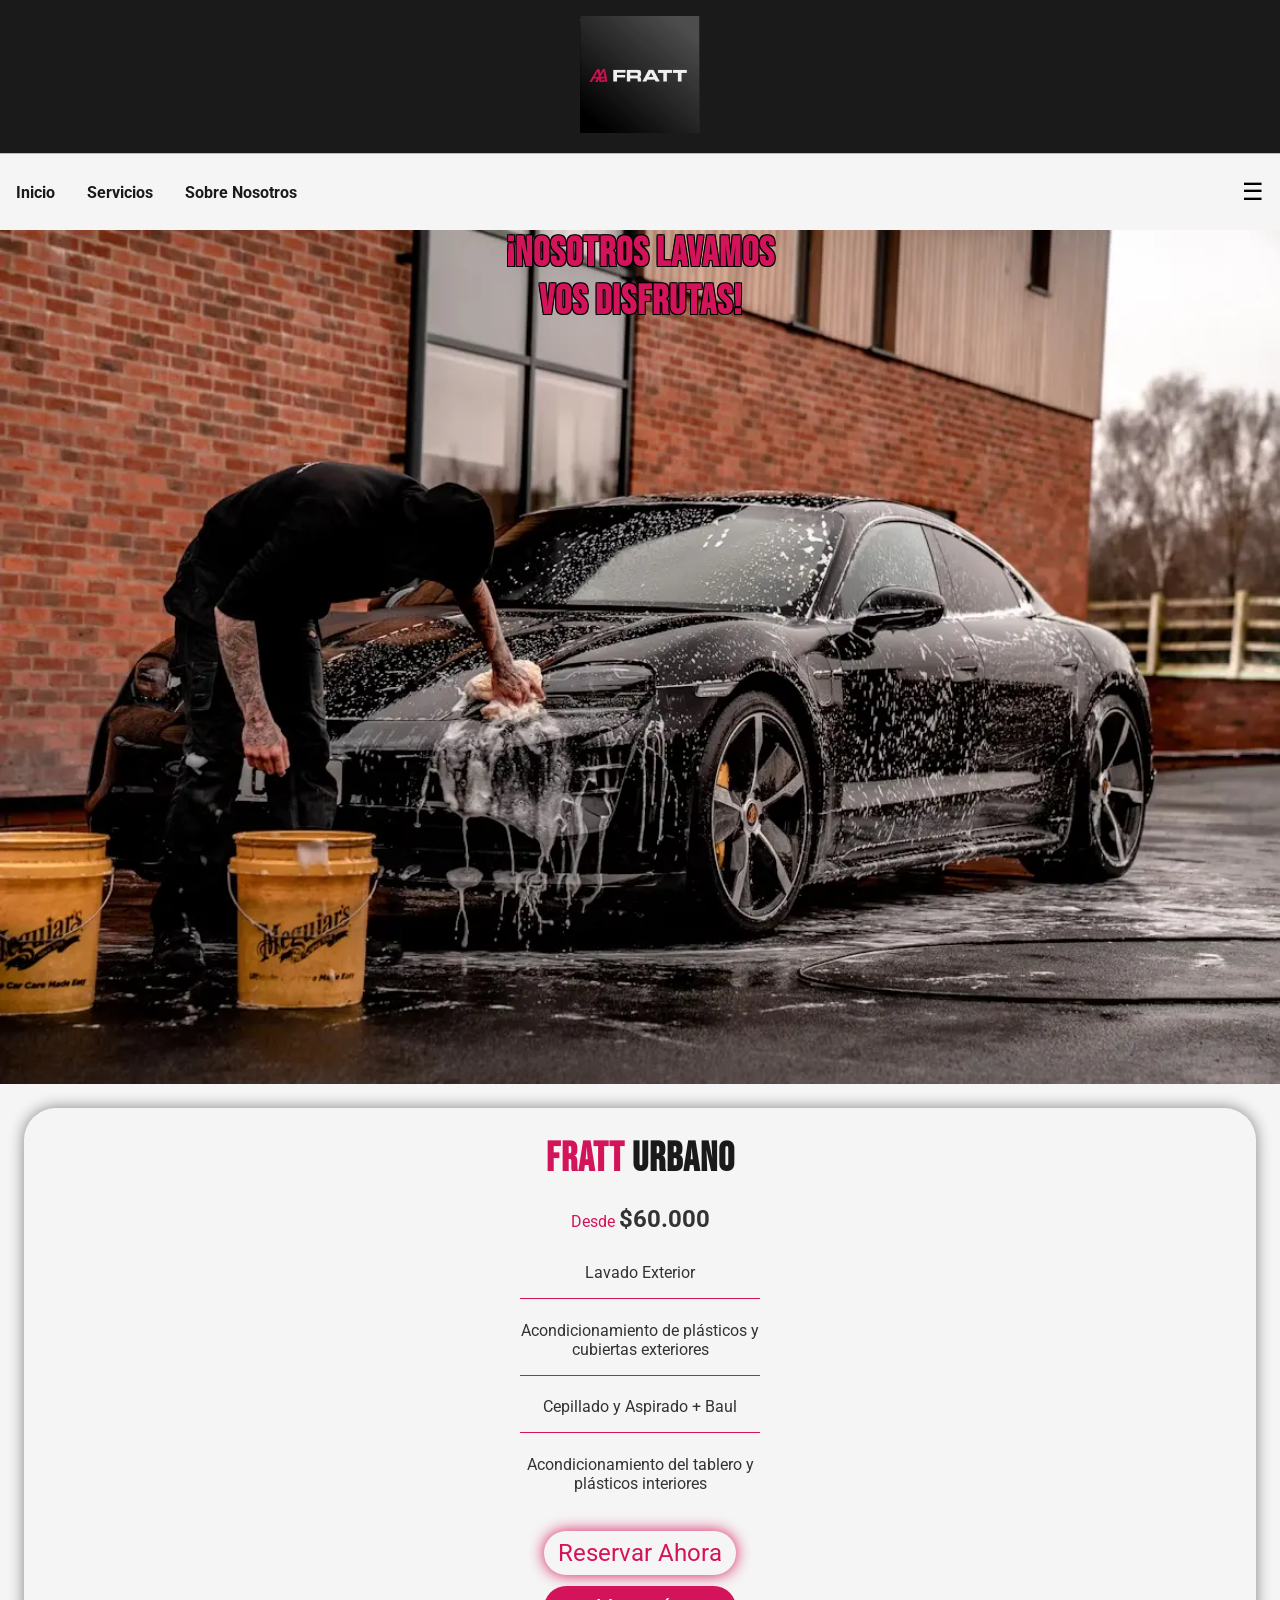
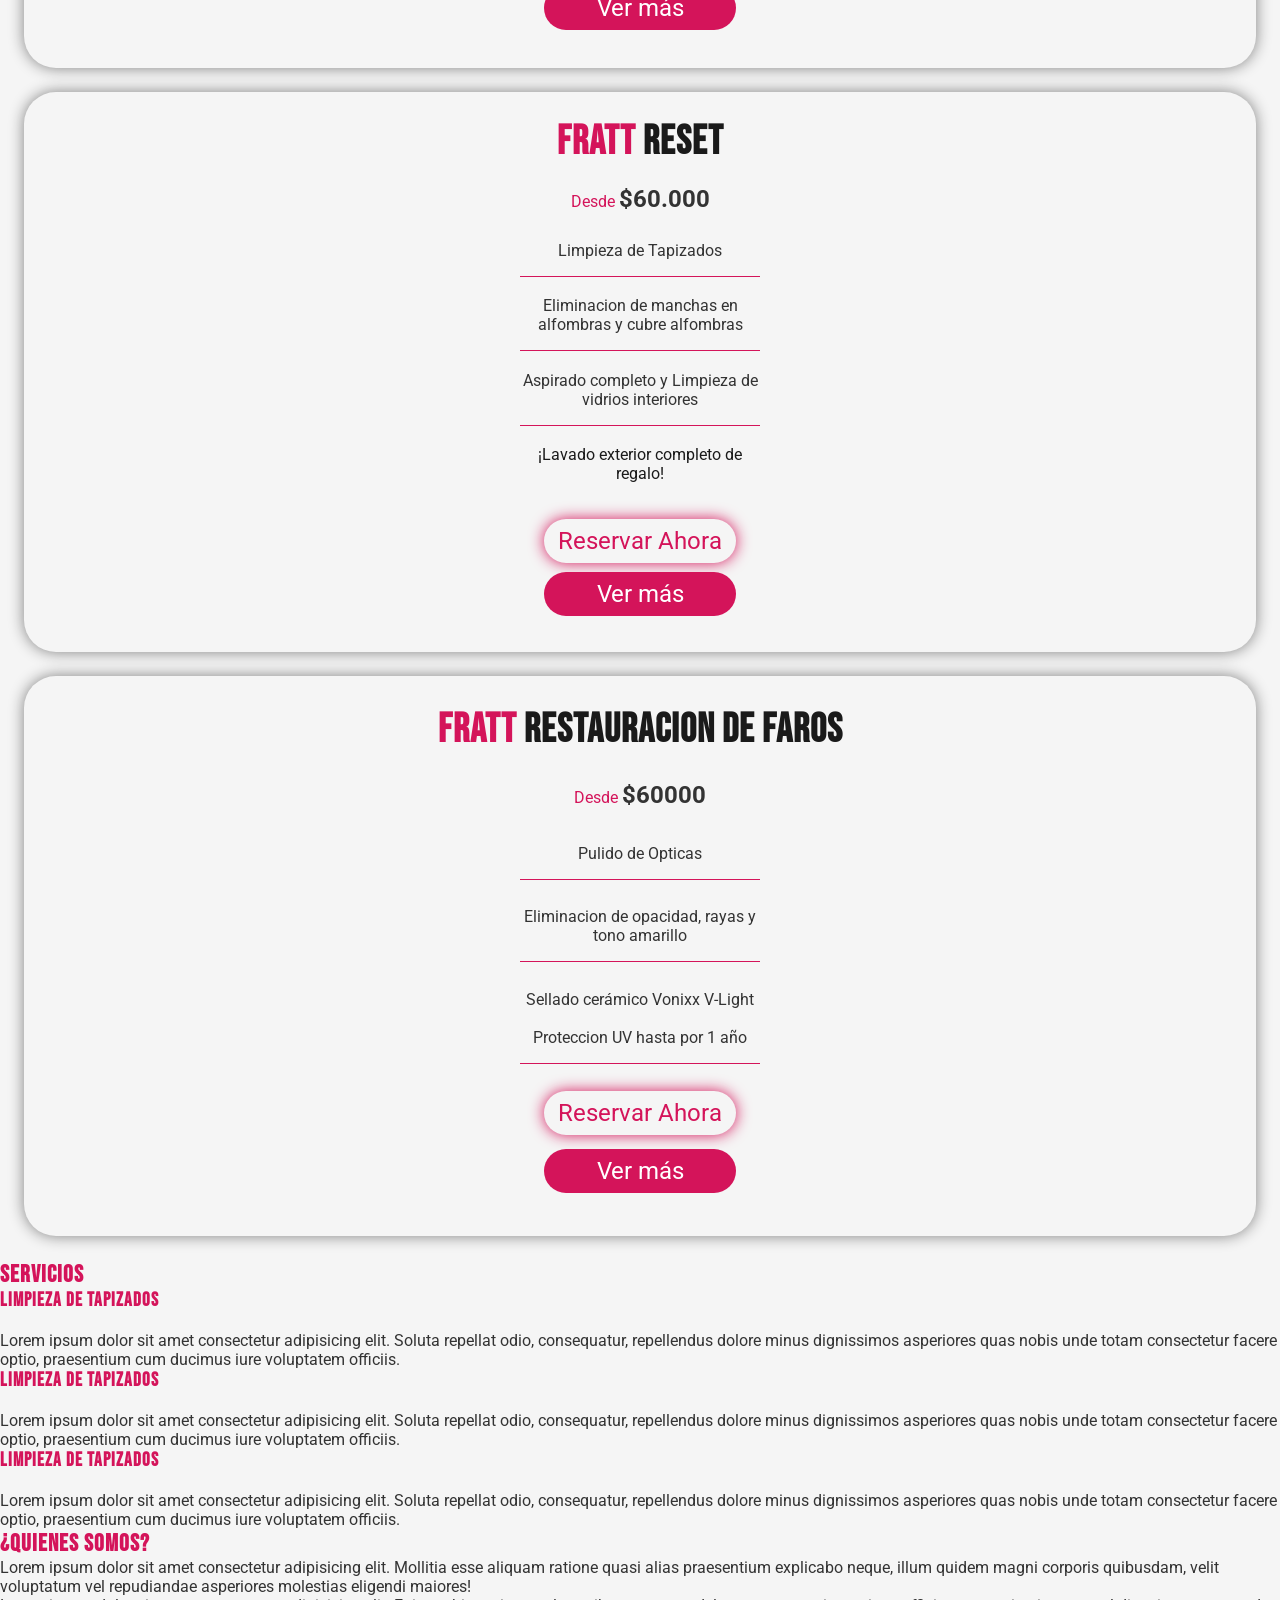
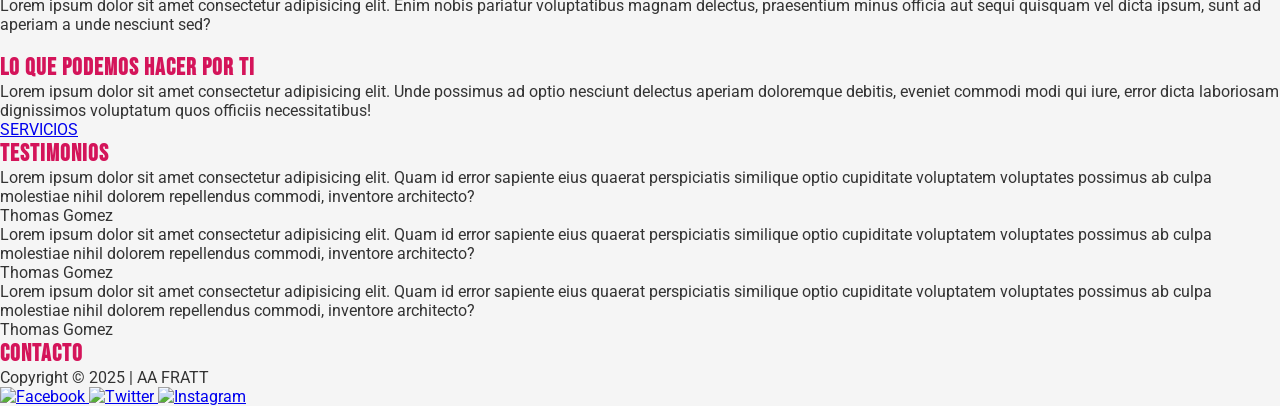
==== index.html @ b70a774b "service offers style completed" ====
<!DOCTYPE html>
<html lang="en">
<head>
    <meta charset="UTF-8">
    <meta name="viewport" content="width=device-width, initial-scale=1.0">
    <title>AA FRATT - Lavado de Autos</title>
    <link rel="stylesheet" href="styles/style.css">
    <meta name="description" content="AA Fratt ofrece limpieza de tapizados, pulido de ópticas y lavado exterior de autos a domicilio en General Rodríguez y alrededores. ¡Reservá tu turno por WhatsApp!">
    <meta name="author" content="Thomas Gomez">
    <!-- ICON -->
    <link rel="icon" type="image/png" href="/favicon-96x96.png" sizes="96x96" />
    <link rel="icon" type="image/svg+xml" href="/favicon.svg" />
    <link rel="shortcut icon" href="/favicon.ico" />
    <link rel="apple-touch-icon" sizes="180x180" href="/apple-touch-icon.png" />
    <link rel="manifest" href="/site.webmanifest" />
    <!-- FONTS -->
    <link rel="preconnect" href="https://fonts.googleapis.com">
    <link rel="preconnect" href="https://fonts.gstatic.com" crossorigin>
    <link href="https://fonts.googleapis.com/css2?family=Bebas+Neue&family=Roboto&display=swap" rel="stylesheet">
    
</head>
<body>
    <header>
        <div class="logo">
            <img src="images/aaafratt-logo.png" alt="AA FRATT - Logo">
        </div>
    </header>
    <!-- MENU -->
    <nav class="main-menu">
        <ul>
            <li><a href="#index.html">Inicio</a></li>
            <li><a href="#services">Servicios</a></li>
            <li><a href="#about-us">Sobre Nosotros</a></li>

        </ul>
        <button class="menu-toggle">☰</button>

        <div class="submenu" id="submenu">
            <a href="#testimonies">Testimonios</a><br><br>
            <a href="#contact-us">Contacto</a>
        </div>
    </nav>

    <main>
        <!-- Home -->
        <section id="index.html" class="home">
            <h1>¡Nosotros Lavamos <br> vos disfrutas!</h1>
            <img src="images/hero.webp" alt="Main image of car wash">
        </section>

        <!-- Offers -->
        <section class="offers">

            <section class="service-offers1">
                <h2>Fratt <span>Urbano</span></h2>
                <p class="text-price">Desde <strong>$60.000</strong></p>
                <p class="text-description1">Lavado Exterior</p>
                <p class="text-description2">Acondicionamiento de plásticos y cubiertas exteriores </p>
                <p class="text-description3">Cepillado y Aspirado + Baul </p>
                <p class="text-description4">Acondicionamiento del tablero y plásticos interiores</p>
                <a class="book" href="https://wa.me/5491137663738" target="_blank">Reservar Ahora</a>
                <a class="more" href="#tapizados-info">Ver más</a>
            </section>

            <section class="service-offers2">
                <h2>Fratt <span>Reset</span></h2>
                <p class="text-price">Desde <strong>$60.000</strong></p>
                <p class="text-description1">Limpieza de Tapizados</p>
                <p class="text-description2">Eliminacion de manchas en alfombras y cubre alfombras</p>
                <p class="text-description3">Aspirado completo y Limpieza de vidrios interiores</p>
                <p class="text-description4" ><span>¡Lavado exterior completo de regalo!</span></p>
                <a class="book" href="https://wa.me/5491137663738" target="_blank">Reservar Ahora</a>
                <a href="#opticas-info" class="more">Ver más</a>
            </section>

            <section class="service-offers3">
                <h2>Fratt <span>Restauracion de Faros</span></h2>
                <p class="text-price">Desde <strong>$60000</strong></p>
                <p class="text-description1">Pulido de Opticas</p>
                <p class="text-description2">Eliminacion de opacidad, rayas y tono amarillo</p>
                <p class="text-description3">Sellado cerámico Vonixx V-Light<br><br>Proteccion UV hasta por 1 año</p>
                <a class="book" href="https://wa.me/5491137663738" target="_blank">Reservar Ahora</a>
                <a href="#lavado-info" class="more">Ver más</a>
            </section>
        </section>

        <!-- Services -->
        <!-- Description Services with images -->
         <section id="services">
            <h2>Servicios</h2>

            <section id="tapizados-info" class="service-detail">
                <h3>Limpieza de tapizados</h3>
                <img src="" alt="">
                <p>Lorem ipsum dolor sit amet consectetur adipisicing elit. Soluta repellat odio, consequatur, repellendus dolore minus dignissimos asperiores quas nobis unde totam consectetur facere optio, praesentium cum ducimus iure voluptatem officiis.</p>
            </section>

            <section id="opticas-info" class="service-detail">
                <h3>Limpieza de tapizados</h3>
                <img src="" alt="">
                <p>Lorem ipsum dolor sit amet consectetur adipisicing elit. Soluta repellat odio, consequatur, repellendus dolore minus dignissimos asperiores quas nobis unde totam consectetur facere optio, praesentium cum ducimus iure voluptatem officiis.</p>
            </section>

            <section id="lavado-info" class="service-detail">
                <h3>Limpieza de tapizados</h3>
                <img src="" alt="">
                <p>Lorem ipsum dolor sit amet consectetur adipisicing elit. Soluta repellat odio, consequatur, repellendus dolore minus dignissimos asperiores quas nobis unde totam consectetur facere optio, praesentium cum ducimus iure voluptatem officiis.</p>
            </section>
         </section>
         

        <!-- About Us -->
        <section id="about-us">
            <h2>¿Quienes somos?</h2>
            <p>Lorem ipsum dolor sit amet consectetur adipisicing elit. Mollitia esse aliquam ratione quasi alias praesentium explicabo neque, illum quidem magni corporis quibusdam, velit voluptatum vel repudiandae asperiores molestias eligendi maiores!</p>
            <p>Lorem ipsum dolor sit amet consectetur adipisicing elit. Enim nobis pariatur voluptatibus magnam delectus, praesentium minus officia aut sequi quisquam vel dicta ipsum, sunt ad aperiam a unde nesciunt sed?</p>
        </section>

        <section class="our-work">
            <div class="image-work">
                <img src="" alt="">
            </div>
            <h2>Lo que podemos hacer por ti</h2>
            <p>Lorem ipsum dolor sit amet consectetur adipisicing elit. Unde possimus ad optio nesciunt delectus aperiam doloremque debitis, eveniet commodi modi qui iure, error dicta laboriosam dignissimos voluptatum quos officiis necessitatibus!</p>
            <a href="#">SERVICIOS</a>
        </section>

        <!-- Testimonies -->
        <section id="testimonies">
            <h2>Testimonios</h2>
            <article>
                <p>Lorem ipsum dolor sit amet consectetur adipisicing elit. Quam id error sapiente eius quaerat perspiciatis similique optio cupiditate voluptatem voluptates possimus ab culpa molestiae nihil dolorem repellendus commodi, inventore architecto?</p>
                <span>Thomas Gomez</span>
            </article>

            <article>
                <p>Lorem ipsum dolor sit amet consectetur adipisicing elit. Quam id error sapiente eius quaerat perspiciatis similique optio cupiditate voluptatem voluptates possimus ab culpa molestiae nihil dolorem repellendus commodi, inventore architecto?</p>
                <span>Thomas Gomez</span>
            </article>

            <article>
                <p>Lorem ipsum dolor sit amet consectetur adipisicing elit. Quam id error sapiente eius quaerat perspiciatis similique optio cupiditate voluptatem voluptates possimus ab culpa molestiae nihil dolorem repellendus commodi, inventore architecto?</p>
                <span>Thomas Gomez</span>
            </article>
        </section>   

        <section id="contact-us">
            <h2>Contacto</h2>
        </section>
    </main>    
    <footer>
        <p>Copyright © 2025 | AA FRATT</p>
         <nav class="socialmedia">
            <a href="https://facebook.com">
                <img src="#" alt="Facebook">
            </a>
            <a href="https://twitter.com">
                <img src="#" alt="Twitter">
            </a>
            <a href="https://instagram.com">
                <img src="" alt="Instagram">
            </a>
        </nav>
    </footer>
     <script>
        const menuToggle = document.querySelector('.menu-toggle');
        const submenu = document.getElementById('submenu');

  // Alternar visibilidad del menú cuando se hace clic en el botón
        menuToggle.addEventListener('click', (e) => {
          e.stopPropagation(); // Evita que se cierre al hacer clic en el botón
         submenu.style.display = submenu.style.display === 'block' ? 'none' : 'block';
        });

  // Cerrar el menú si se hace clic fuera de él
        document.addEventListener('click', (e) => {
            if (!submenu.contains(e.target)) {
                submenu.style.display = 'none';
            }
        });
    </script>
</body>
</html>
---- styles/style.css ----
* {
    margin: 0;
    padding: 0;
    box-sizing: border-box;
}

html {
    scroll-behavior: smooth;
}

:root {
    /* COLORS */
    --primary-color: #D4145A; /* Para acentos, botones y llamadas a la acción */
    --secondary-color: #1A1A1A; /* Fondo general o encabezado */
    --light-color: #f5f5f5; /* Fondo de secciones, contraste */
    --text-color: #333333; /* Texto del cuerpo */
    --accent-color: #BDBDBD; /* Bordes, iconos */

    /* FONTS */
    --heading-font: "Bebas Neue";
    --body-font: "Roboto";
}

body {
    background: var(--light-color);
    color: var(--text-color);

    font-family: var(--body-font);
}

h1, h2, h3 {
    color: var(--primary-color);

    font-family: var(--heading-font);
    letter-spacing: 1px;
    text-transform: uppercase;
}

/* FIRST MOBILE */
/* INDEX CSS */

header {
    display: flex;
    justify-content: center;
    align-items: center;
    padding: 1rem 0;
    border-bottom: 1px solid var(--accent-color);
    background-color: var(--secondary-color);
}

.logo img{
    max-width: 120px;
    height: auto;
}

.main-menu {
    display: flex;
    position: relative;
    justify-content: space-between;
    align-content: center;
    padding: 1.5rem 1rem;
    align-items: center;
}

.main-menu ul {
    display: flex;
    list-style: none;
    gap: 2rem;
}

.main-menu a, #submenu a{
    text-decoration: none;
    color: var(--secondary-color);
    font-weight: bold;
}

.submenu {
    display: none;
}
/* MENU DESPLEGABLE */
.menu-toggle {
    font-size: 1.5rem;
    background: none;
    border: none;
    cursor: pointer;
}

.submenu {
    display: none;
    position: absolute;
    top: 70%; /* justo debajo del menú */
    right: 1rem;
    background: white;
    box-shadow: 0 4px 6px rgba(0,0,0,0.1);
    border-radius: 4px;
    padding: 1rem;
    z-index: 1000;
}

.submenu a:hover, .main-menu a:hover {
    background: var(--primary-color);
    color: white;
}





/* HOME SECTION */
.home {
    position: relative;
    display: flex;
    justify-content: center;
    align-items: top;
}

.home img {
    width: 100%;
    height: auto;
    display: block;
}

.home h1 {
    position: absolute;
    font-size: 2.5rem;
    text-shadow: -1px -1px 0 black, 1px -1px 0 black, -1px  1px 0 black, 1px  1px 0 black;
    text-align: center;

}

.service-offers1, .service-offers2, .service-offers3 {
    margin: 1.5rem;
    padding: 1rem;
    height: 35rem;
    border-radius: 2rem;
    box-shadow: 0 0 15px gray;
    /* text-align: center;
    align-content: center; */
    display: grid;
    grid-template-rows: 2fr, 1fr, 1fr, 1fr, 1fr 1fr;
}

.service-offers1 h2, .service-offers2 h2, .service-offers3  h2 {
    grid-area: 1 / 1 / 2 / 2;
    align-self: center;
    justify-self: center;
    text-align: center;
    font-size: 2.5rem;
}

.service-offers1 strong , .service-offers2 strong, .service-offers3 strong {
    color: var(--text-color);
    font-size: 1.5rem;
}

.service-offers1 span, .service-offers2 span, .service-offers3 span {
    color: var(--secondary-color);
}

.text-price {
    grid-area: 2 / 1 / 3 / 2;
    align-self: center;
    justify-self: center;
    text-align: center;
    color: #D4145A;
    padding-bottom: 0.5rem;
}

.text-description1, .text-description2, .text-description3{
    padding-bottom: 1rem;
    width: 15rem;
    height: auto;
    align-self: center;
    justify-self: center;
    text-align: center;
    border-bottom: 1px solid var(--primary-color);
}

.text-description4 {
    padding-bottom: 1rem;
    width: 15rem;
    height: auto;
    align-self: center;
    justify-self: center;
    text-align: center;
}

.book {
    text-decoration: none;

    padding: 0.5rem;
    width: 12rem;
    height: auto;
    align-self: center;
    justify-self: center;
    text-align: center;

    font-size: 1.5rem;
    color: var(--primary-color);
    border-radius: 20rem;
    box-shadow: 0 0 15px var(--primary-color);
}

.more {
    text-decoration: none;

    padding: 0.5rem;
    width: 12rem;
    height: auto;
    align-self: start;
    justify-self: center;
    text-align: center;

    font-size: 1.5rem;
    color: white;
    background-color: var(--primary-color);
    border-radius: 20rem;
}
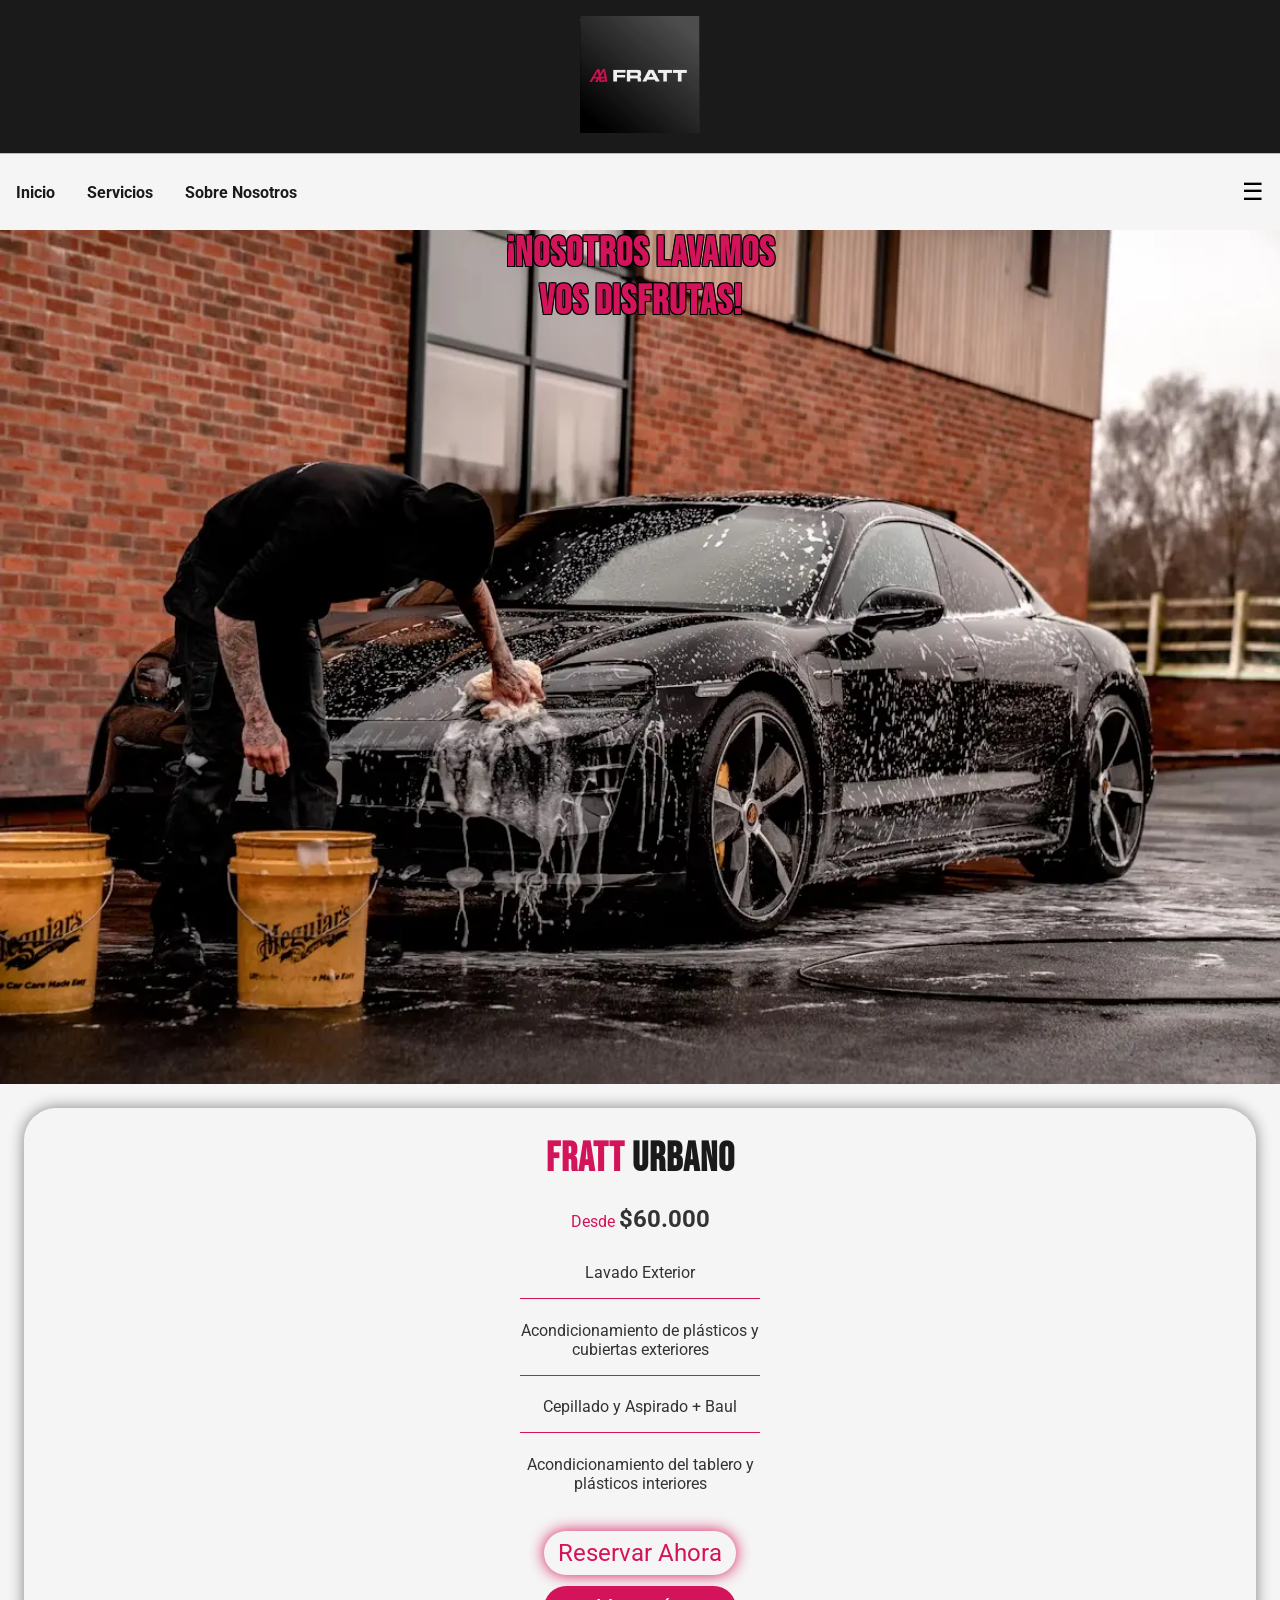
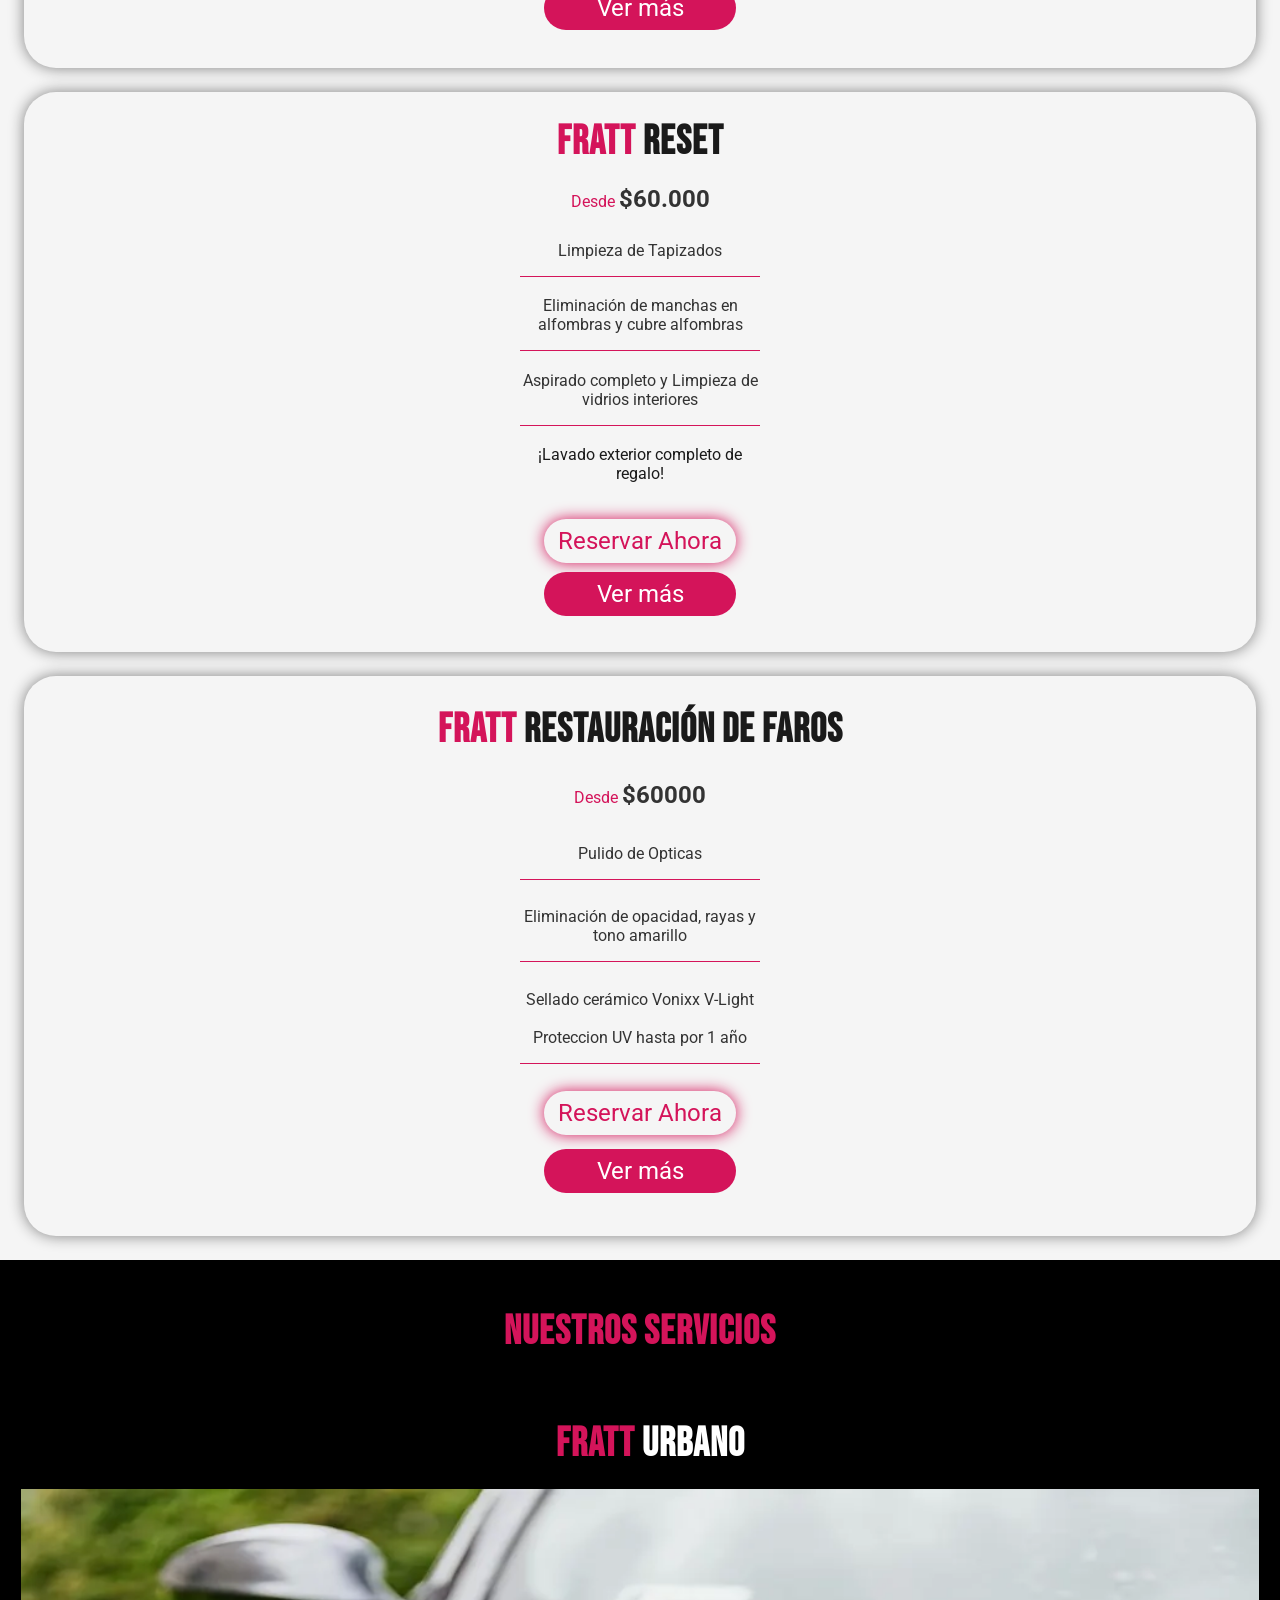
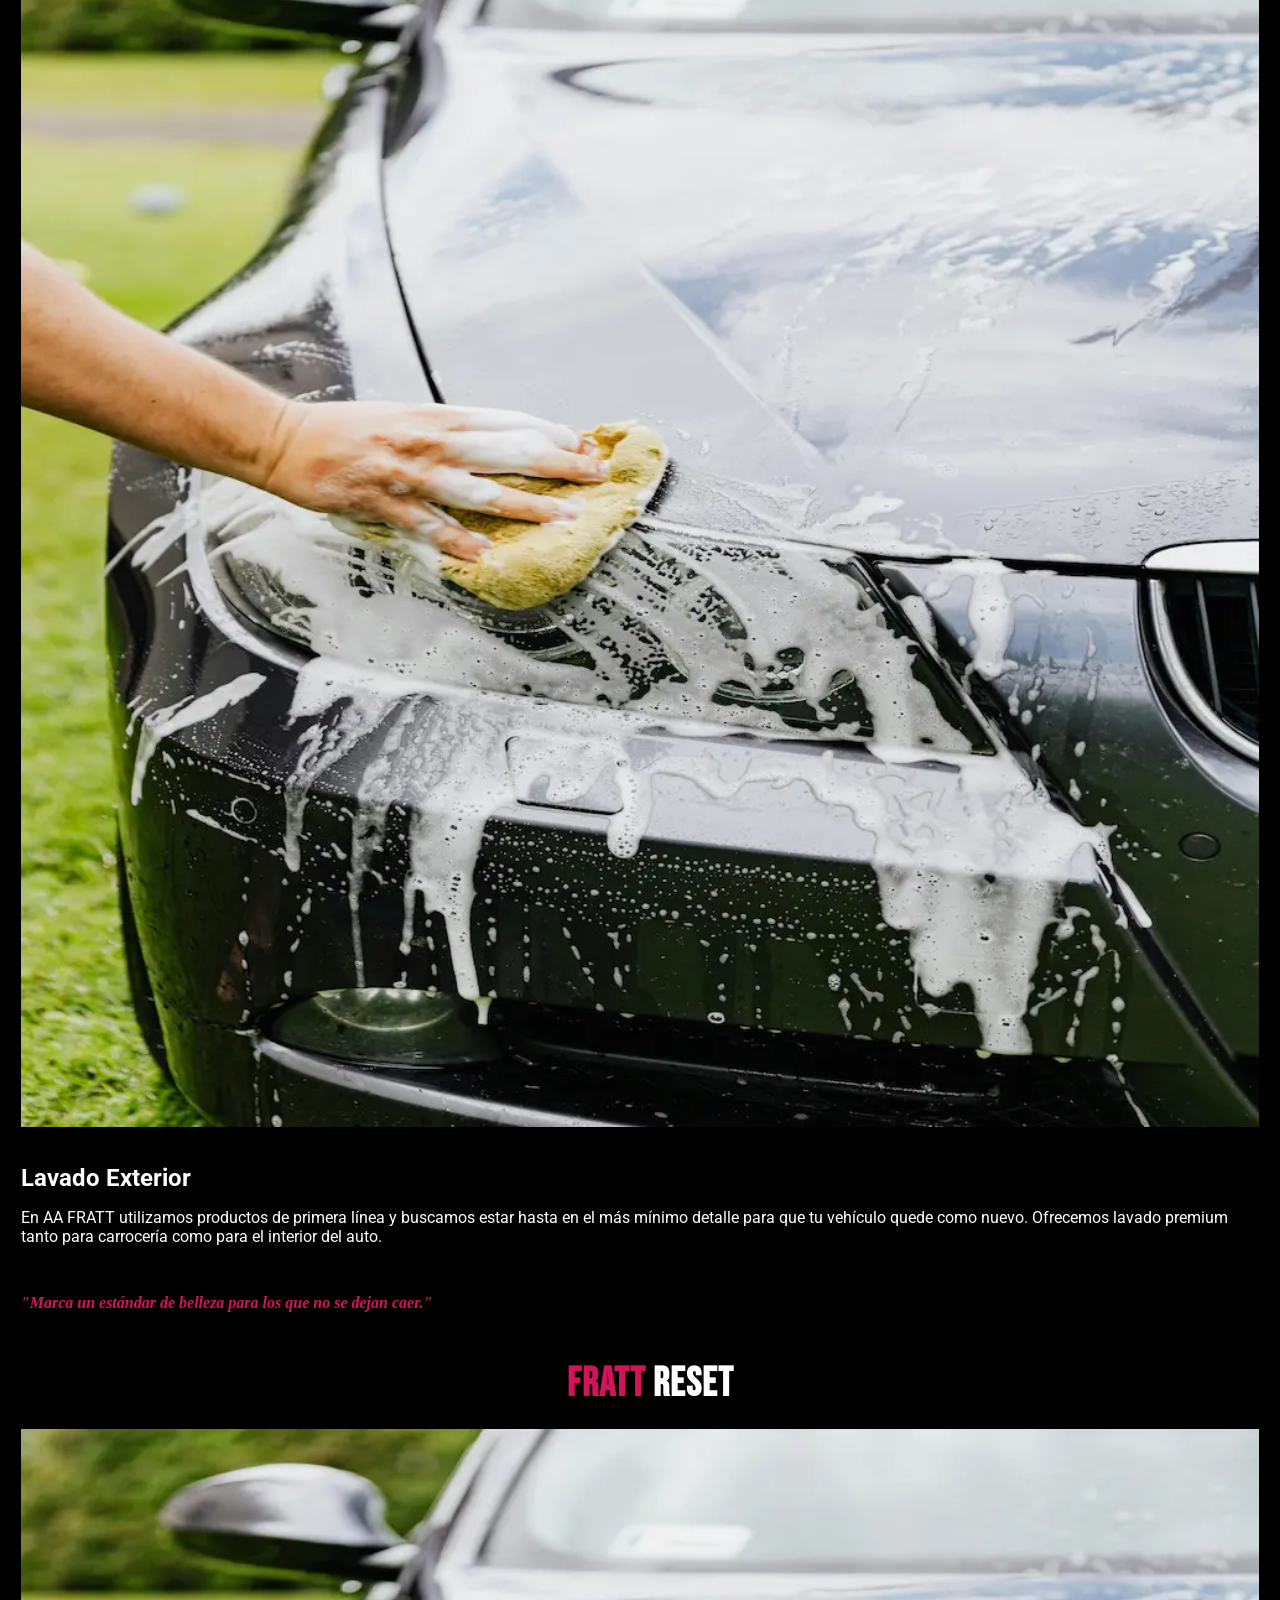
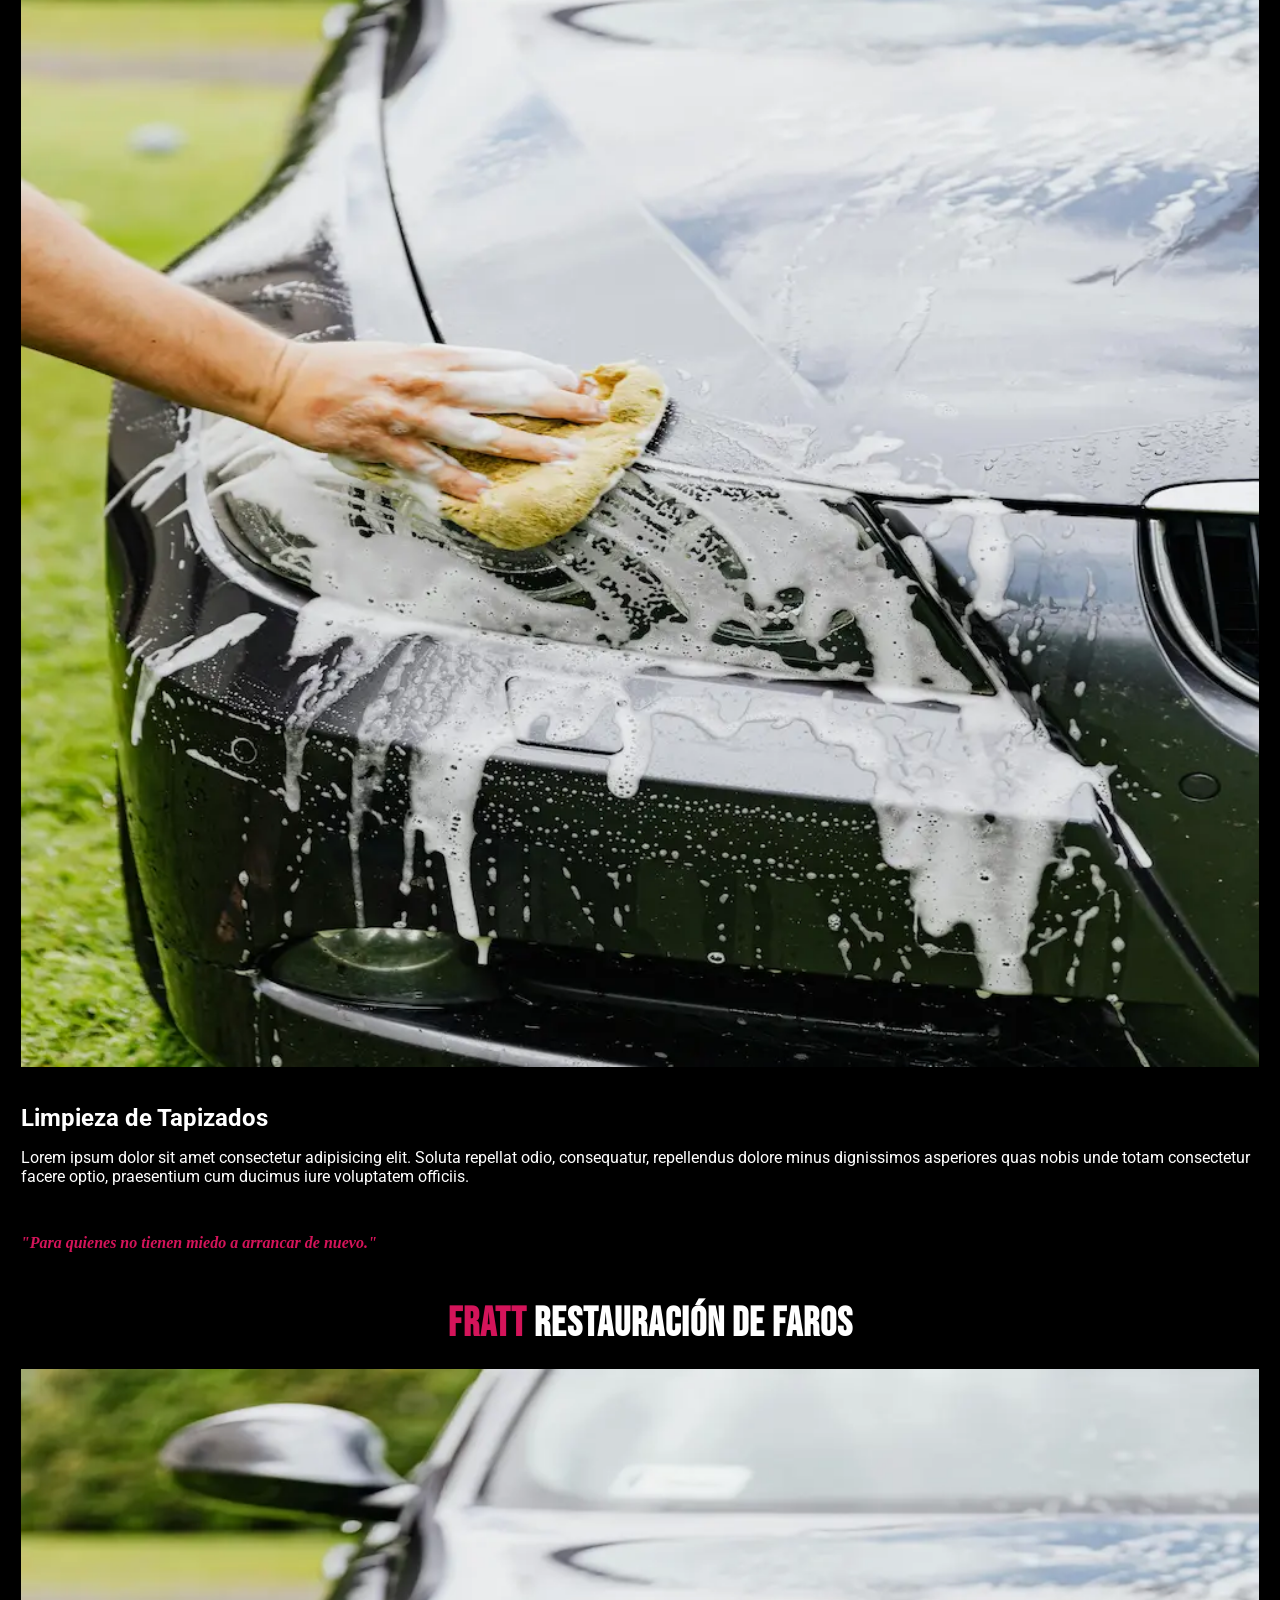
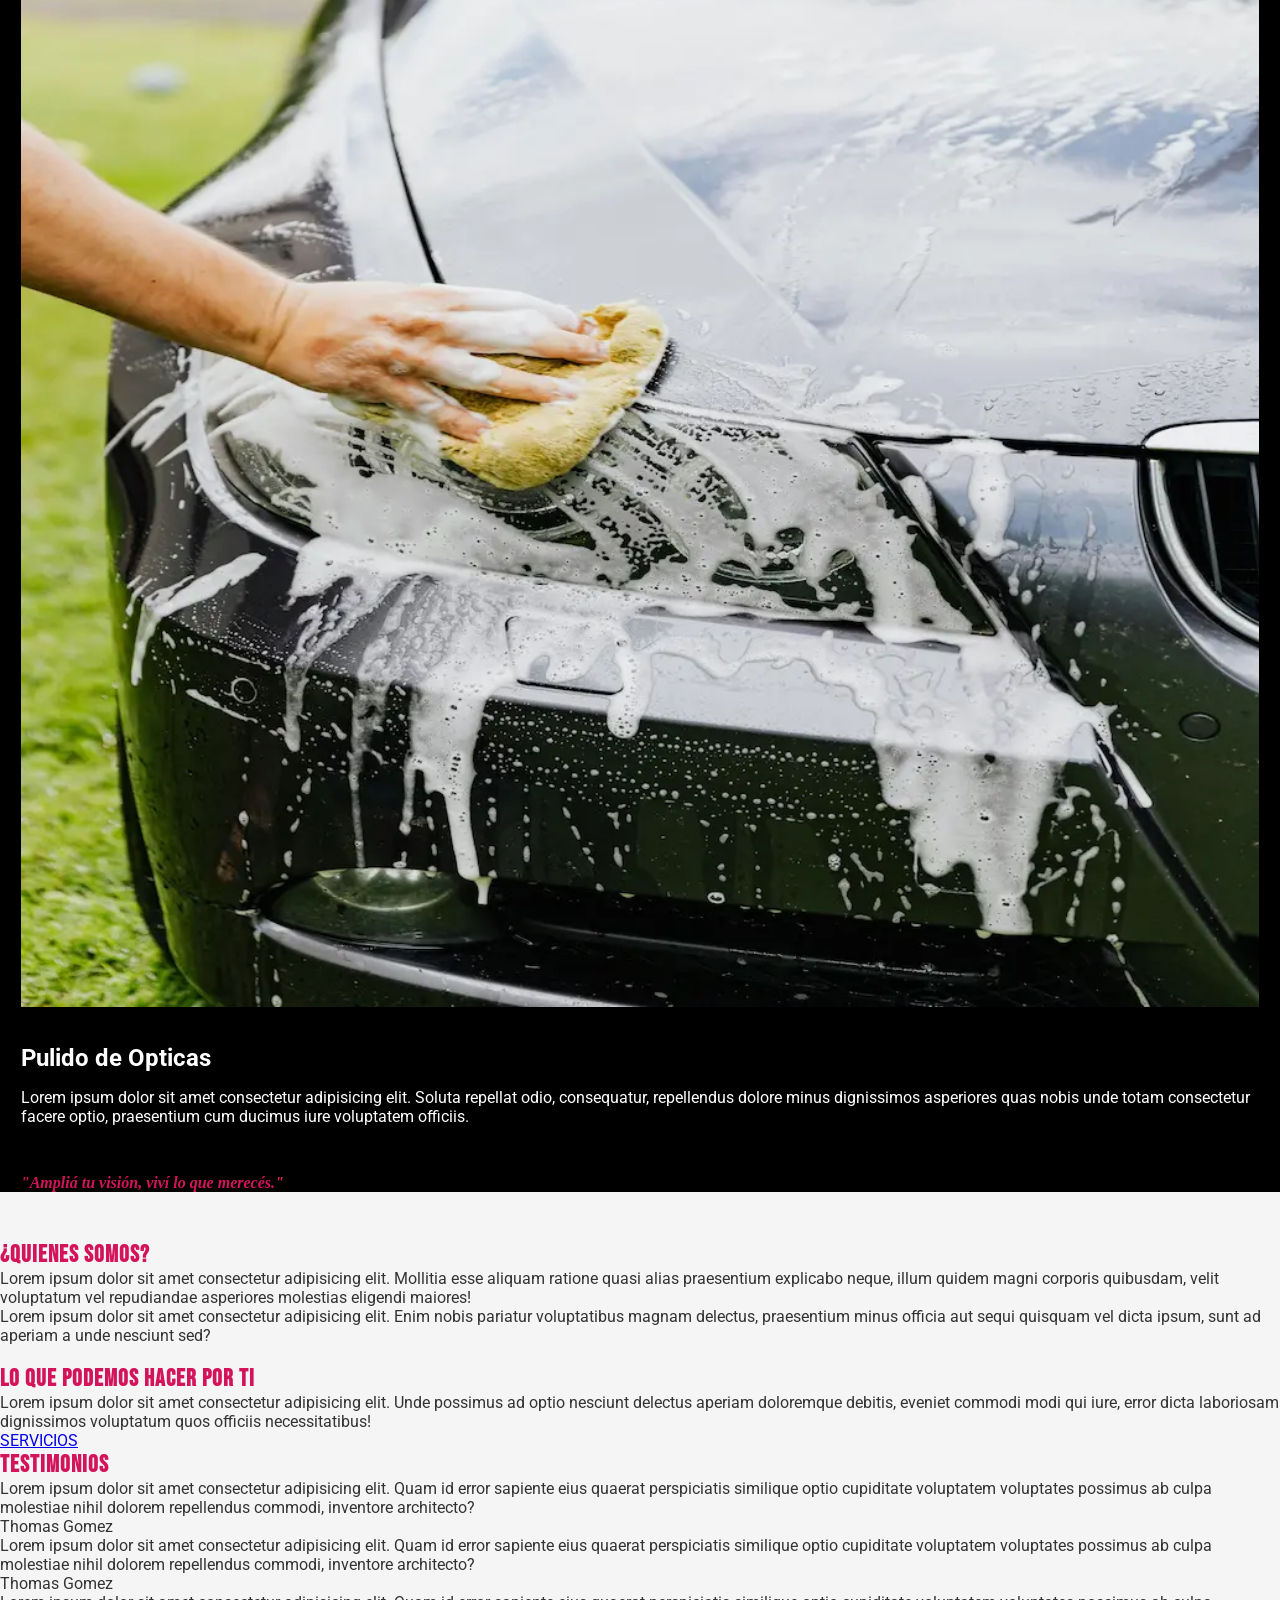
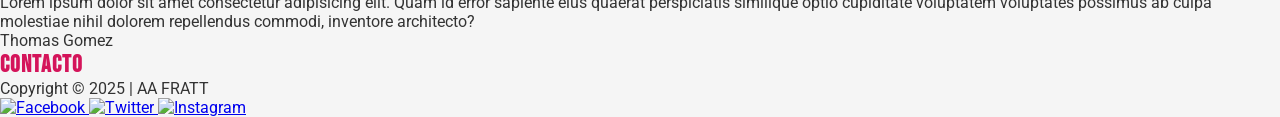
==== commit d5f88890: "service section completed" ====
--- a/index.html
+++ b/index.html
@@ -66,7 +66,7 @@
                 <h2>Fratt <span>Reset</span></h2>
                 <p class="text-price">Desde <strong>$60.000</strong></p>
                 <p class="text-description1">Limpieza de Tapizados</p>
-                <p class="text-description2">Eliminacion de manchas en alfombras y cubre alfombras</p>
+                <p class="text-description2">Eliminación de manchas en alfombras y cubre alfombras</p>
                 <p class="text-description3">Aspirado completo y Limpieza de vidrios interiores</p>
                 <p class="text-description4" ><span>¡Lavado exterior completo de regalo!</span></p>
                 <a class="book" href="https://wa.me/5491137663738" target="_blank">Reservar Ahora</a>
@@ -74,10 +74,10 @@
             </section>
 
             <section class="service-offers3">
-                <h2>Fratt <span>Restauracion de Faros</span></h2>
+                <h2>Fratt <span>Restauración de Faros</span></h2>
                 <p class="text-price">Desde <strong>$60000</strong></p>
                 <p class="text-description1">Pulido de Opticas</p>
-                <p class="text-description2">Eliminacion de opacidad, rayas y tono amarillo</p>
+                <p class="text-description2">Eliminación de opacidad, rayas y tono amarillo</p>
                 <p class="text-description3">Sellado cerámico Vonixx V-Light<br><br>Proteccion UV hasta por 1 año</p>
                 <a class="book" href="https://wa.me/5491137663738" target="_blank">Reservar Ahora</a>
                 <a href="#lavado-info" class="more">Ver más</a>
@@ -86,25 +86,31 @@
 
         <!-- Services -->
         <!-- Description Services with images -->
-         <section id="services">
-            <h2>Servicios</h2>
+         <section id="services" class="services">
+            <h2>Nuestros Servicios</h2>
 
             <section id="tapizados-info" class="service-detail">
-                <h3>Limpieza de tapizados</h3>
-                <img src="" alt="">
-                <p>Lorem ipsum dolor sit amet consectetur adipisicing elit. Soluta repellat odio, consequatur, repellendus dolore minus dignissimos asperiores quas nobis unde totam consectetur facere optio, praesentium cum ducimus iure voluptatem officiis.</p>
+                <h3>Fratt <span>Urbano</span></h3>
+                <img src="images/service.webp" alt="service image">
+                <h4>Lavado Exterior</h4>
+                <p class="description-service">En AA FRATT utilizamos productos de primera línea y buscamos estar hasta en el más mínimo detalle para que tu vehículo quede como nuevo. Ofrecemos lavado premium tanto para carrocería como para el interior del auto.</p>
+                <p class="slogan">"Marca un estándar de belleza para los que no se dejan caer."</p>
             </section>
 
             <section id="opticas-info" class="service-detail">
-                <h3>Limpieza de tapizados</h3>
-                <img src="" alt="">
-                <p>Lorem ipsum dolor sit amet consectetur adipisicing elit. Soluta repellat odio, consequatur, repellendus dolore minus dignissimos asperiores quas nobis unde totam consectetur facere optio, praesentium cum ducimus iure voluptatem officiis.</p>
+                <h3>Fratt <span>Reset</h3>
+                <img src="images/service.webp" alt="">
+                <h4>Limpieza de Tapizados</h4>
+                <p class="description-service">Lorem ipsum dolor sit amet consectetur adipisicing elit. Soluta repellat odio, consequatur, repellendus dolore minus dignissimos asperiores quas nobis unde totam consectetur facere optio, praesentium cum ducimus iure voluptatem officiis.</p>
+                <p class="slogan">"Para quienes no tienen miedo a arrancar de nuevo."</p>
             </section>
 
             <section id="lavado-info" class="service-detail">
-                <h3>Limpieza de tapizados</h3>
-                <img src="" alt="">
-                <p>Lorem ipsum dolor sit amet consectetur adipisicing elit. Soluta repellat odio, consequatur, repellendus dolore minus dignissimos asperiores quas nobis unde totam consectetur facere optio, praesentium cum ducimus iure voluptatem officiis.</p>
+                <h3>Fratt <span>Restauración de Faros</h3>
+                <img src="images/service.webp" alt="">
+                <h4>Pulido de Opticas</h4>
+                <p class="description-service">Lorem ipsum dolor sit amet consectetur adipisicing elit. Soluta repellat odio, consequatur, repellendus dolore minus dignissimos asperiores quas nobis unde totam consectetur facere optio, praesentium cum ducimus iure voluptatem officiis.</p>
+                <p class="slogan">"Ampliá tu visión, viví lo que merecés."</p>
             </section>
          </section>
          
--- a/styles/style.css
+++ b/styles/style.css
@@ -35,6 +35,7 @@
     letter-spacing: 1px;
     text-transform: uppercase;
 }
+
 
 /* FIRST MOBILE */
 /* INDEX CSS */
@@ -125,7 +126,6 @@
     font-size: 2.5rem;
     text-shadow: -1px -1px 0 black, 1px -1px 0 black, -1px  1px 0 black, 1px  1px 0 black;
     text-align: center;
-
 }
 
 .service-offers1, .service-offers2, .service-offers3 {
@@ -201,6 +201,12 @@
     box-shadow: 0 0 15px var(--primary-color);
 }
 
+.book:hover {
+    background-color: var(--secondary-color);
+    box-shadow: none;
+    color: white;
+}
+
 .more {
     text-decoration: none;
 
@@ -219,3 +225,58 @@
 
 
 
+
+
+/* SERVICES SECTION */
+.services h2 {
+    font-size: 2.5rem;
+    padding: 3rem 1rem ;
+    margin: 1rem 0;
+    text-align: center;
+    
+}
+
+.service-detail, .services {
+    background-color: black;
+}
+
+.service-detail h3{
+    margin-left: 1.3rem;
+    font-size: 2.5rem;
+    justify-self: start;
+    text-align: center;
+}
+
+.service-detail span {
+    color: white;
+}
+
+.service-detail img {
+    padding: 1.3rem;
+    width: 100%;
+    height: auto;
+    display: block;
+}
+
+.description-service {
+    margin: 1rem 1.3rem;
+    margin-bottom: 3rem;
+    color: white;
+}
+
+.service-detail h4 {
+    margin: 1rem 1.3rem;
+    font-size: 1.5rem;
+    color: white;
+}
+
+.slogan {
+    font-style: italic;
+    font-weight: 600;
+    color: var(--primary-color);
+    margin: 1rem 1.3rem;
+    margin-bottom: 3rem;
+}
+
+
+
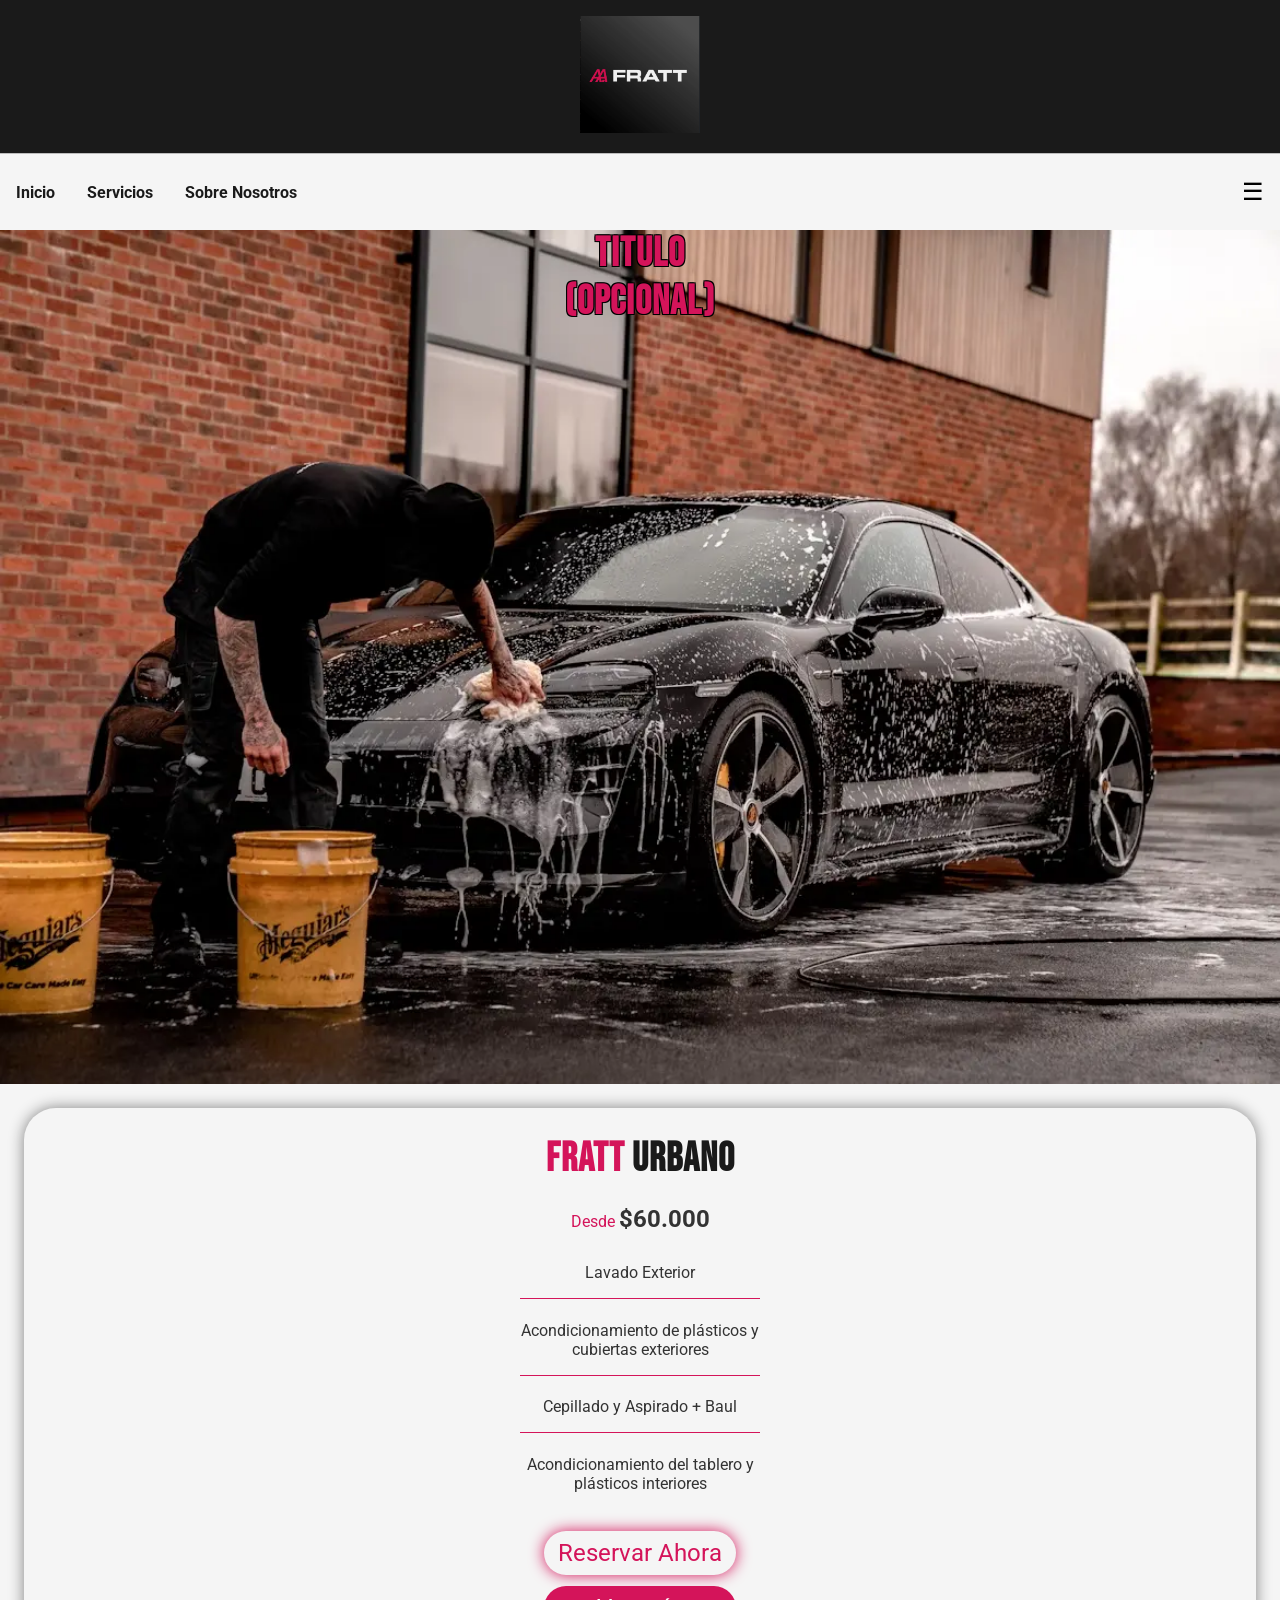
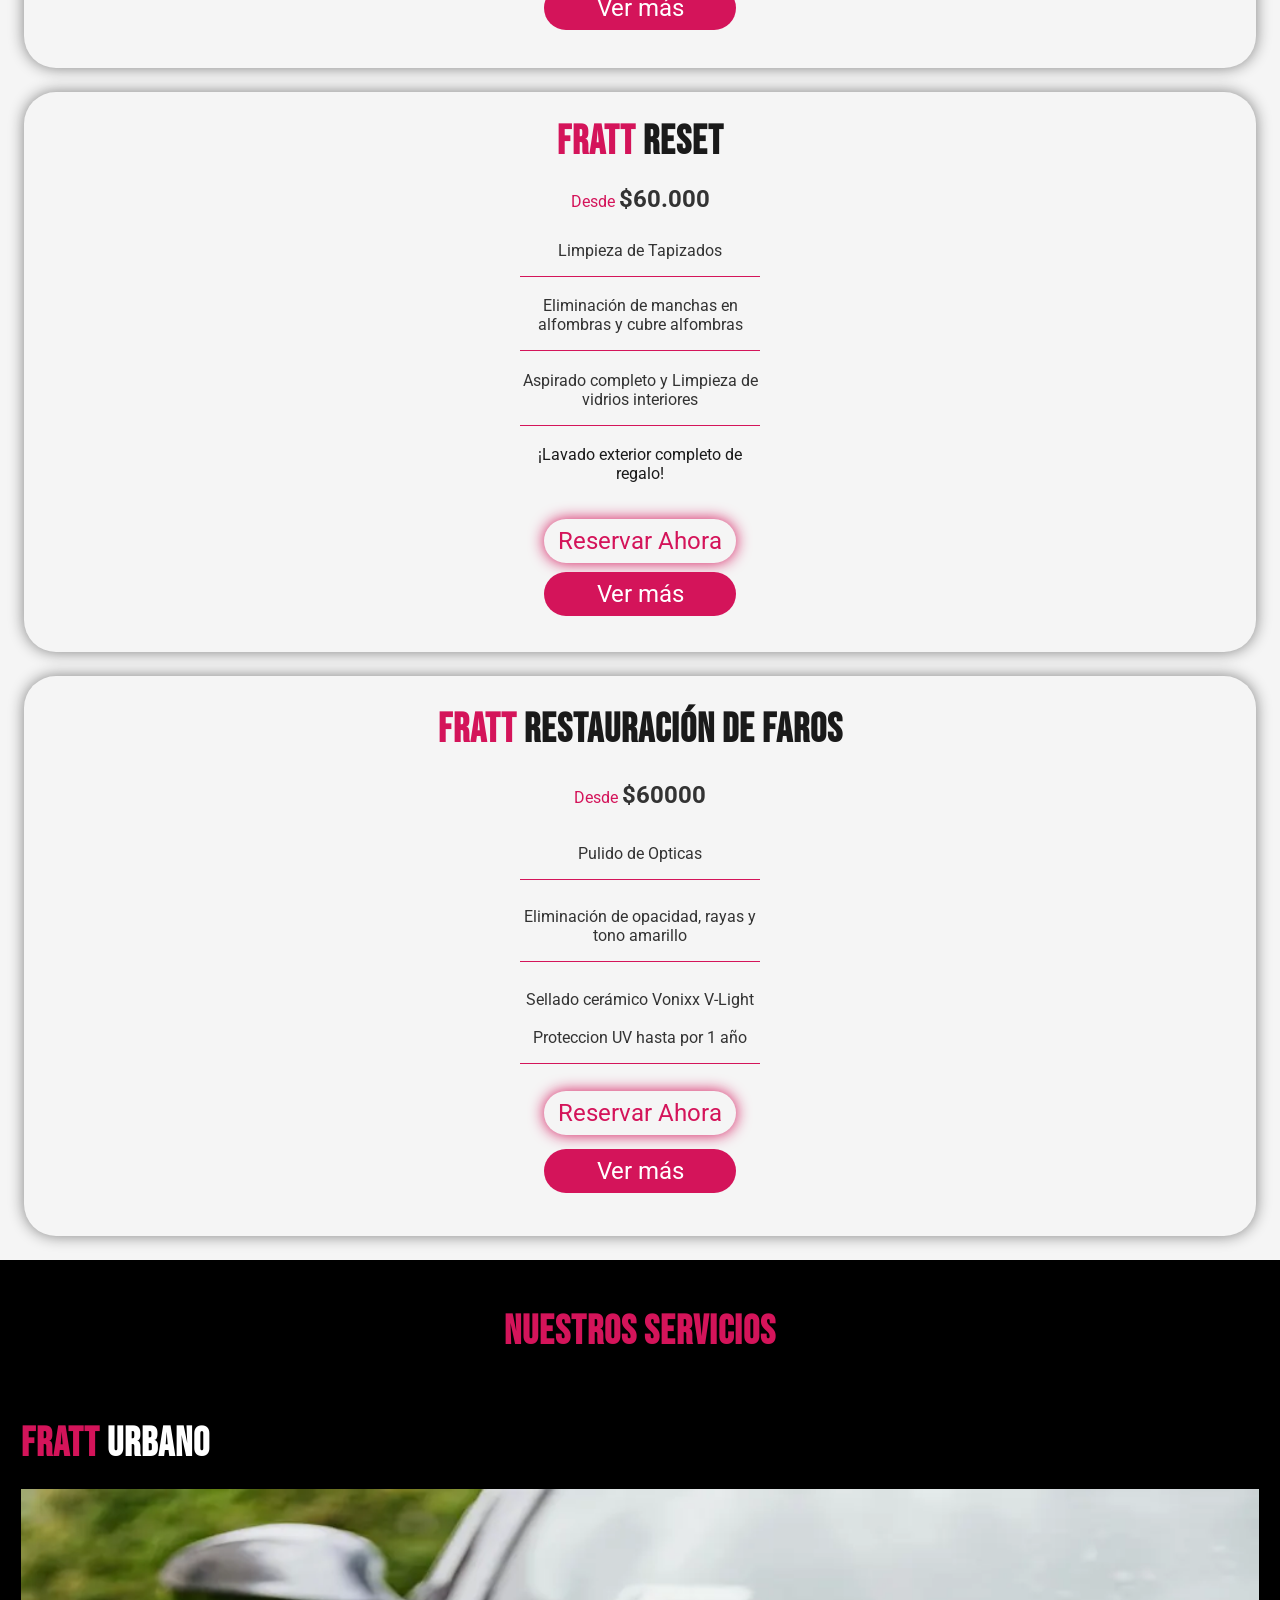
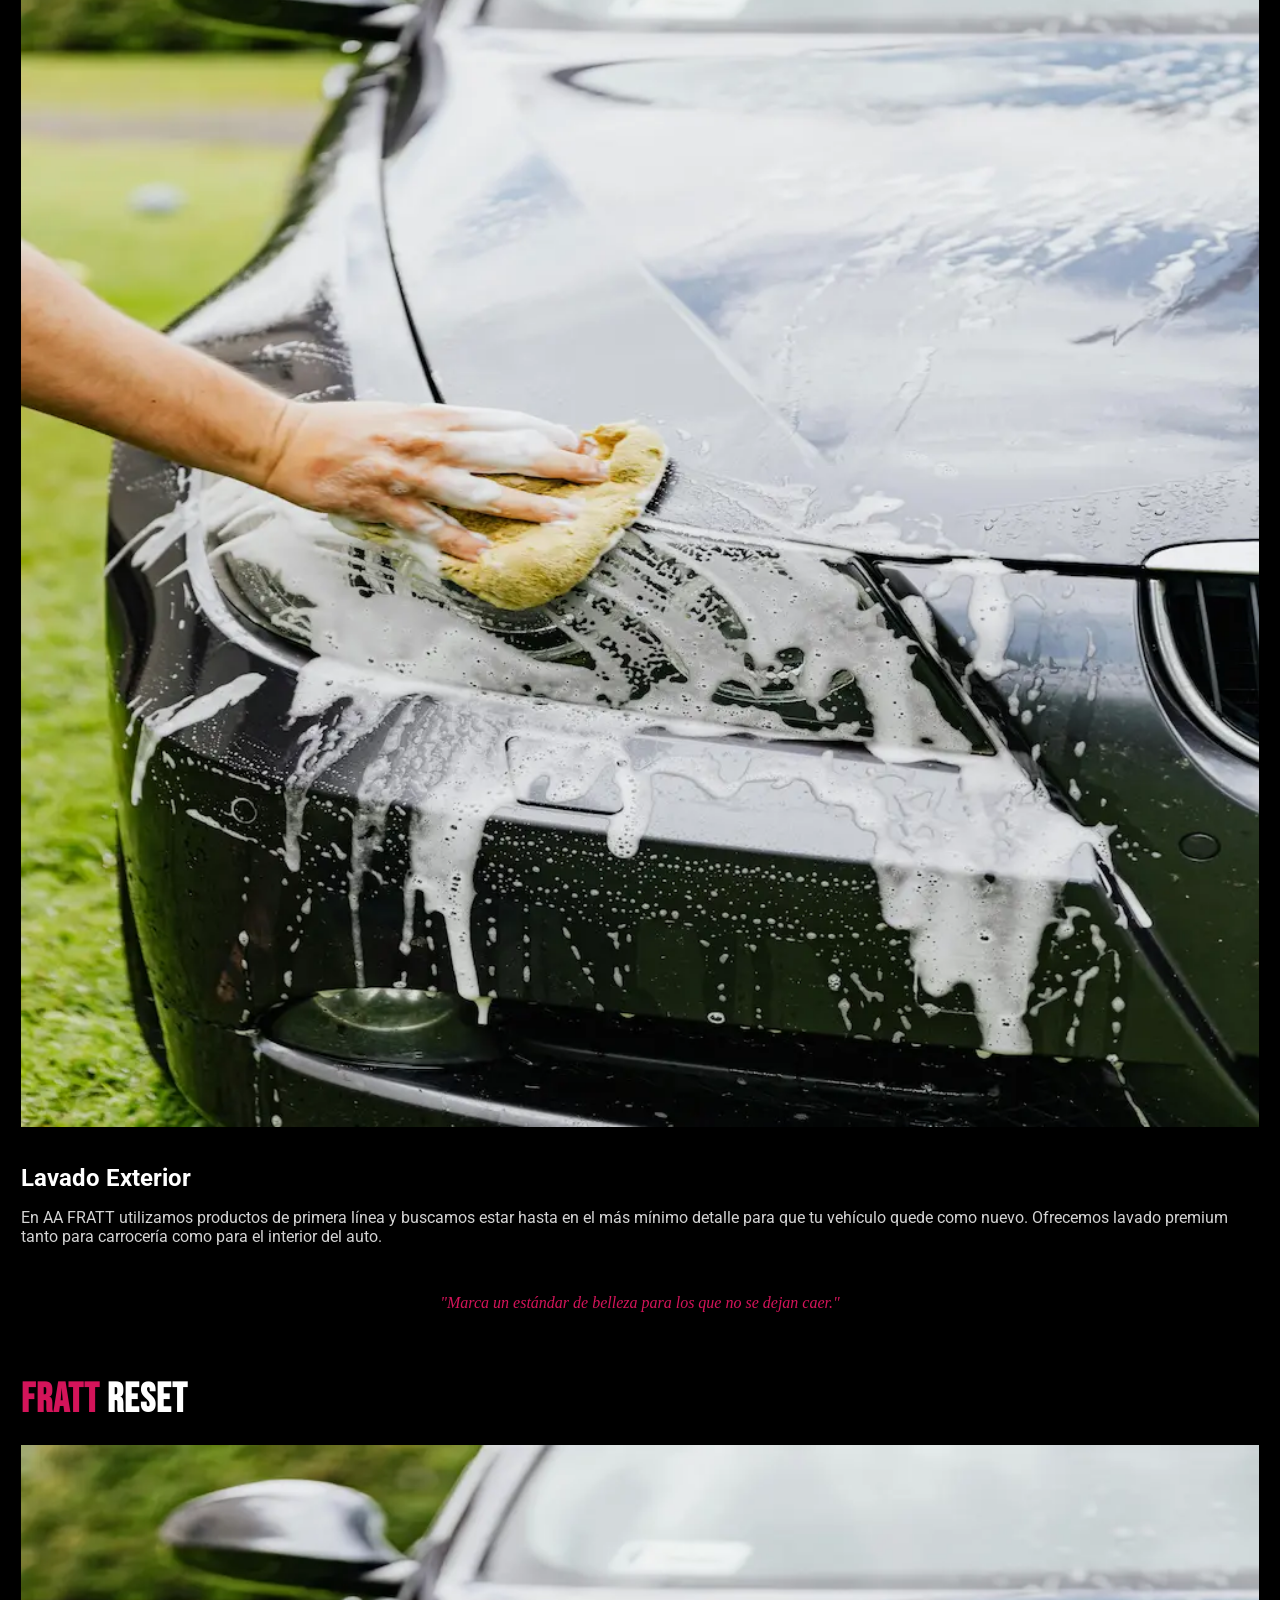
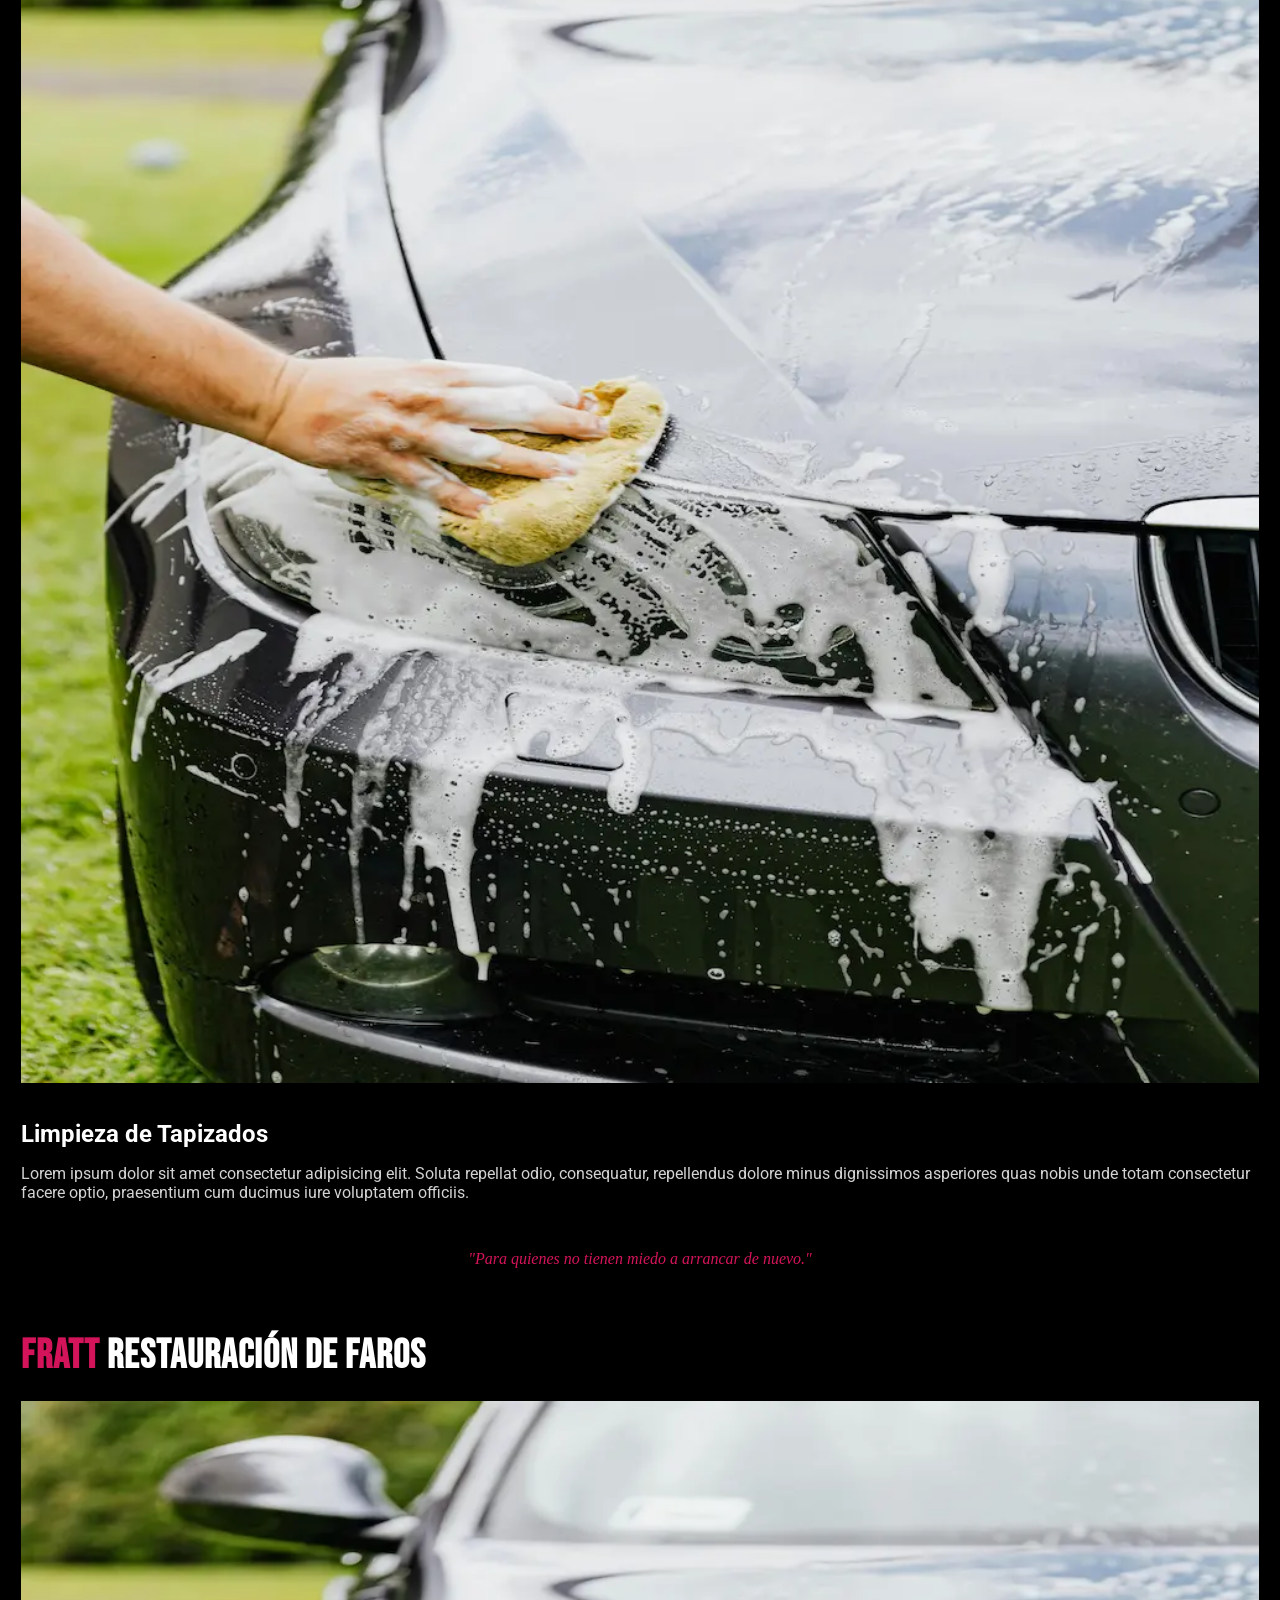
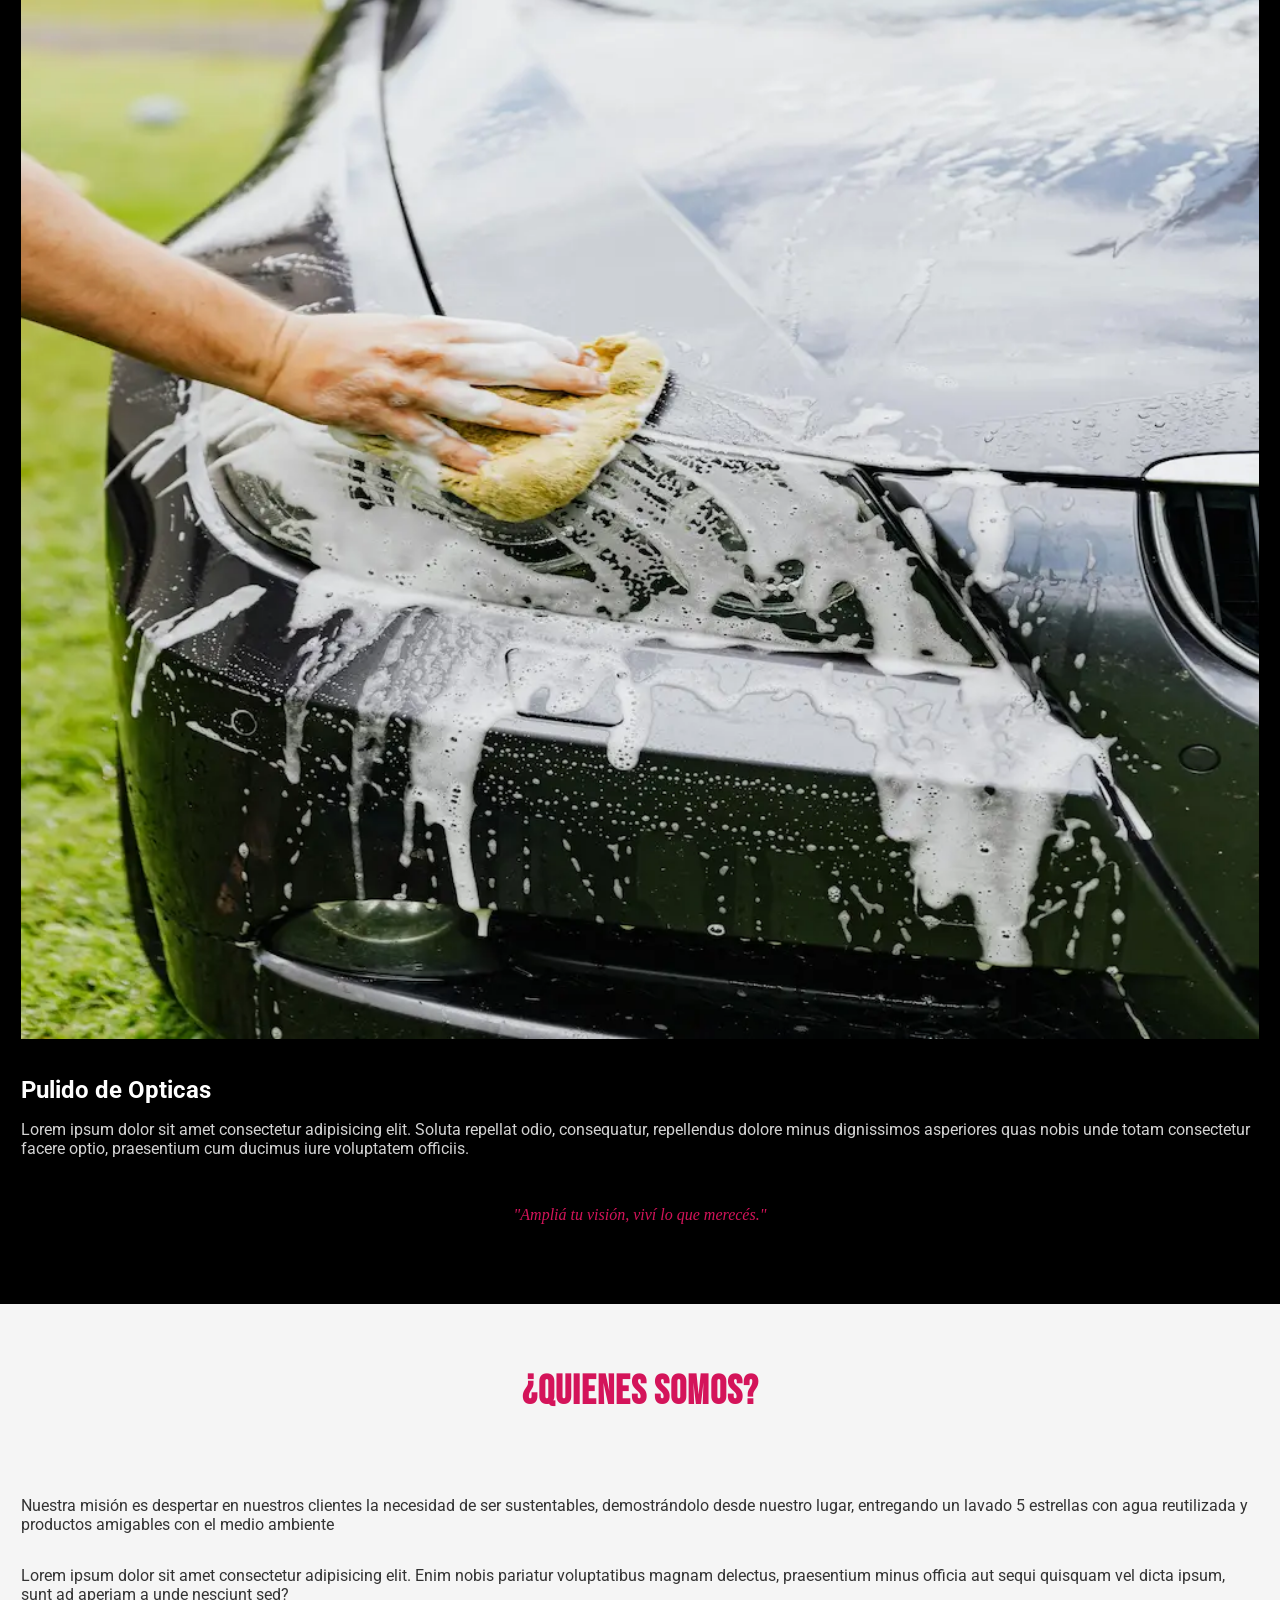
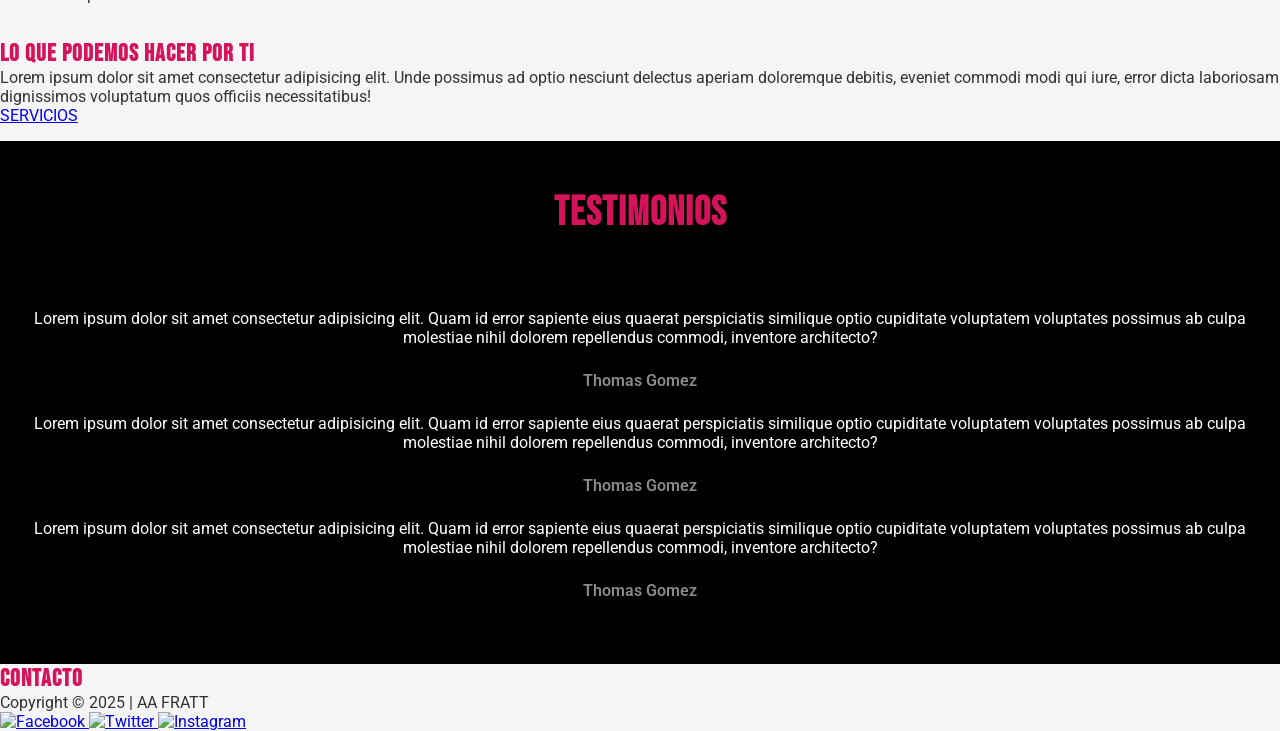
==== commit be2050f3: "testimonies section started" ====
--- a/index.html
+++ b/index.html
@@ -44,7 +44,7 @@
     <main>
         <!-- Home -->
         <section id="index.html" class="home">
-            <h1>¡Nosotros Lavamos <br> vos disfrutas!</h1>
+            <h1>Titulo <br> (opcional)</h1>
             <img src="images/hero.webp" alt="Main image of car wash">
         </section>
 
@@ -116,9 +116,9 @@
          
 
         <!-- About Us -->
-        <section id="about-us">
+        <section id="about-us" class="about-us">
             <h2>¿Quienes somos?</h2>
-            <p>Lorem ipsum dolor sit amet consectetur adipisicing elit. Mollitia esse aliquam ratione quasi alias praesentium explicabo neque, illum quidem magni corporis quibusdam, velit voluptatum vel repudiandae asperiores molestias eligendi maiores!</p>
+            <p>Nuestra misión es despertar en nuestros clientes la necesidad de ser sustentables, demostrándolo desde nuestro lugar, entregando un lavado 5 estrellas con agua reutilizada  y productos amigables con el medio ambiente</p>
             <p>Lorem ipsum dolor sit amet consectetur adipisicing elit. Enim nobis pariatur voluptatibus magnam delectus, praesentium minus officia aut sequi quisquam vel dicta ipsum, sunt ad aperiam a unde nesciunt sed?</p>
         </section>
 
@@ -132,21 +132,21 @@
         </section>
 
         <!-- Testimonies -->
-        <section id="testimonies">
+        <section id="testimonies" class="testimonies">
             <h2>Testimonios</h2>
             <article>
                 <p>Lorem ipsum dolor sit amet consectetur adipisicing elit. Quam id error sapiente eius quaerat perspiciatis similique optio cupiditate voluptatem voluptates possimus ab culpa molestiae nihil dolorem repellendus commodi, inventore architecto?</p>
-                <span>Thomas Gomez</span>
+                <span class="author-quote">Thomas Gomez</span>
             </article>
 
             <article>
                 <p>Lorem ipsum dolor sit amet consectetur adipisicing elit. Quam id error sapiente eius quaerat perspiciatis similique optio cupiditate voluptatem voluptates possimus ab culpa molestiae nihil dolorem repellendus commodi, inventore architecto?</p>
-                <span>Thomas Gomez</span>
+                <span class="author-quote">Thomas Gomez</span>
             </article>
 
             <article>
                 <p>Lorem ipsum dolor sit amet consectetur adipisicing elit. Quam id error sapiente eius quaerat perspiciatis similique optio cupiditate voluptatem voluptates possimus ab culpa molestiae nihil dolorem repellendus commodi, inventore architecto?</p>
-                <span>Thomas Gomez</span>
+                <span class="author-quote">Thomas Gomez</span>
             </article>
         </section>   
 
--- a/styles/style.css
+++ b/styles/style.css
@@ -233,18 +233,20 @@
     padding: 3rem 1rem ;
     margin: 1rem 0;
     text-align: center;
-    
 }
 
 .service-detail, .services {
     background-color: black;
 }
 
+.services {
+    padding-bottom: 1rem;
+}
+
 .service-detail h3{
     margin-left: 1.3rem;
     font-size: 2.5rem;
     justify-self: start;
-    text-align: center;
 }
 
 .service-detail span {
@@ -261,7 +263,7 @@
 .description-service {
     margin: 1rem 1.3rem;
     margin-bottom: 3rem;
-    color: white;
+    color: lightgray;
 }
 
 .service-detail h4 {
@@ -272,11 +274,54 @@
 
 .slogan {
     font-style: italic;
+    color: var(--primary-color);
+    margin: 1rem 1.3rem 4rem;
+    text-align: center;
+}
+
+
+
+
+/* ABOUT US SECTION */
+.about-us h2 {
+    font-size: 2.5rem;
+    padding: 3rem 1rem ;
+    margin: 1rem 0;
+    text-align: center;
+}
+
+.about-us p {
+    padding: 1rem 1.3rem;
+}
+
+
+
+
+
+/* TESTIMONIES SECTION */
+.testimonies h2{
+    font-size: 2.5rem;
+    padding: 3rem 1rem ;
+    margin: 1rem 0;
+    text-align: center;
+}
+
+.testimonies {
+    background-color: black;
+    padding-bottom: 4rem;
+}
+
+article {
+    text-align: center;
+}
+
+article p{
+    margin: 1.5rem 1.3rem;
+    color: white;
+}
+
+.author-quote {
+    color: rgb(139, 138, 138);
     font-weight: 600;
-    color: var(--primary-color);
-    margin: 1rem 1.3rem;
-    margin-bottom: 3rem;
-}
-
-
-
+}
+
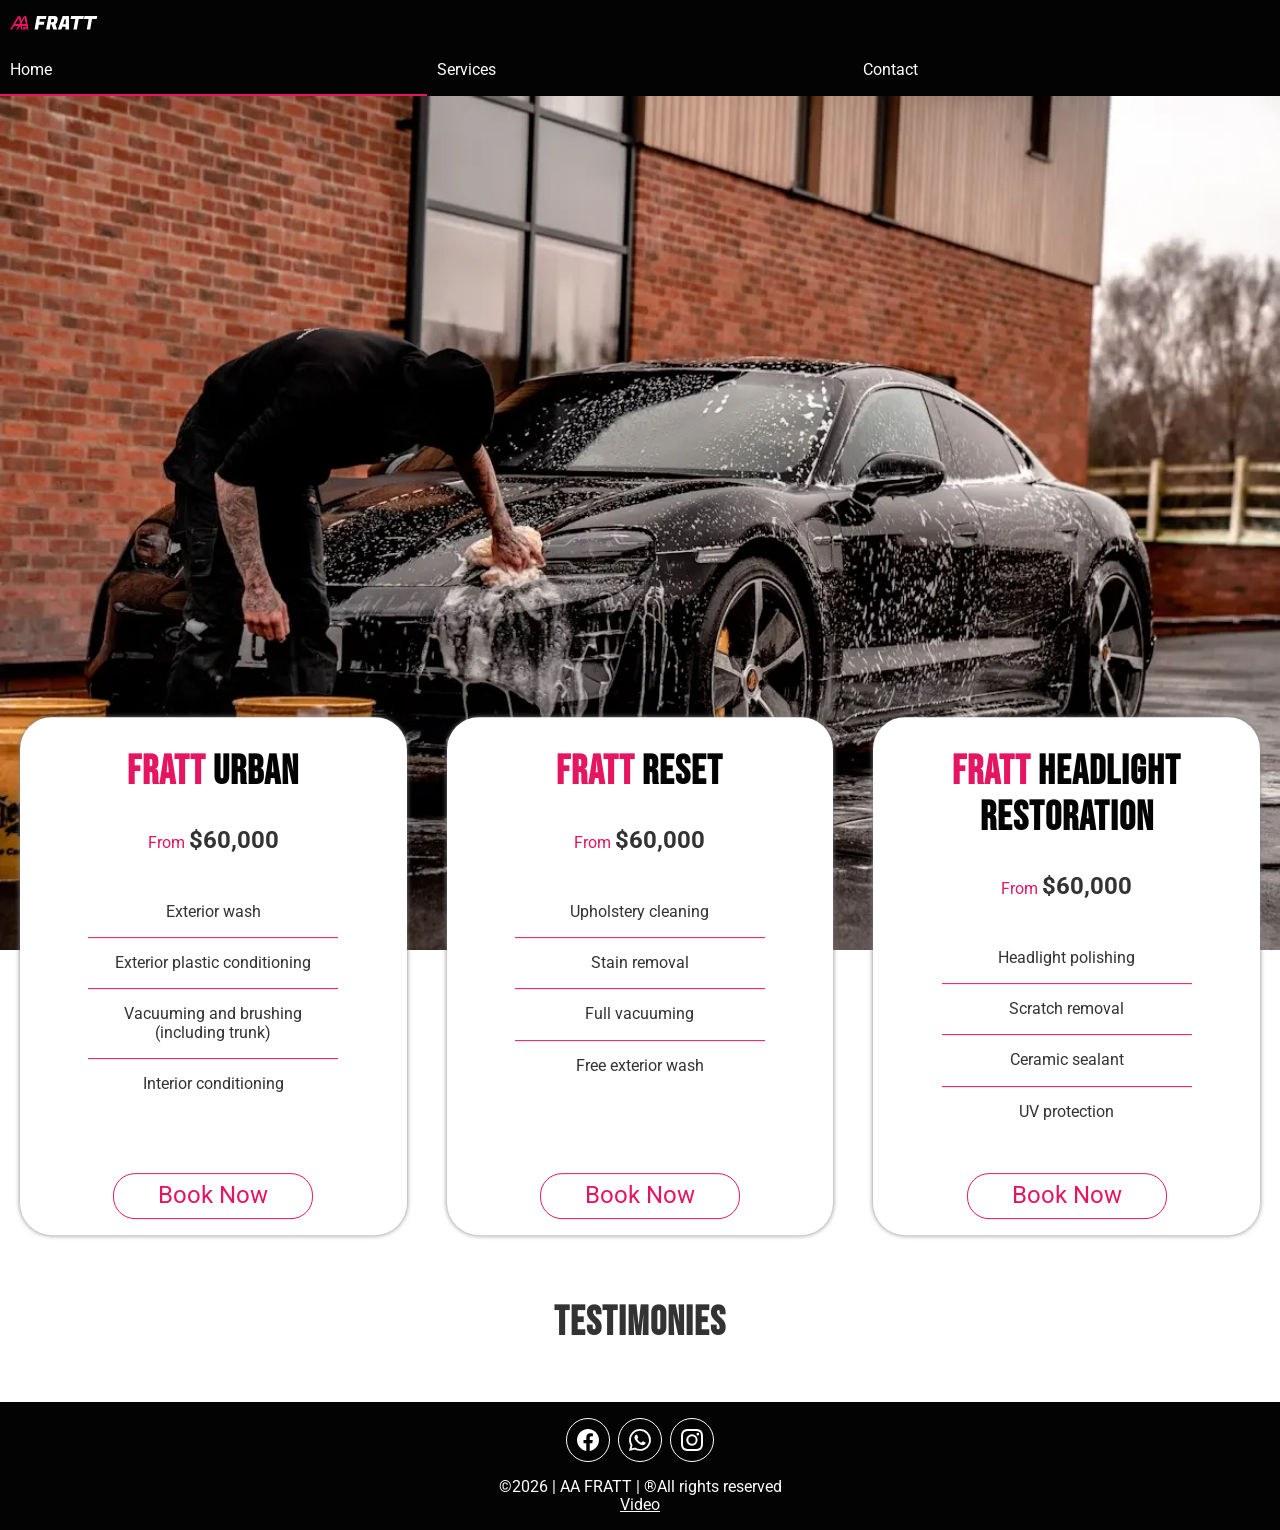
==== commit 6db5bdf8: "Initial commit - AA Fratt website" ====
--- a/index.html
+++ b/index.html
@@ -3,187 +3,73 @@
 <head>
     <meta charset="UTF-8">
     <meta name="viewport" content="width=device-width, initial-scale=1.0">
-    <title>AA FRATT - Lavado de Autos</title>
-    <link rel="stylesheet" href="styles/style.css">
-    <meta name="description" content="AA Fratt ofrece limpieza de tapizados, pulido de ópticas y lavado exterior de autos a domicilio en General Rodríguez y alrededores. ¡Reservá tu turno por WhatsApp!">
     <meta name="author" content="Thomas Gomez">
-    <!-- ICON -->
-    <link rel="icon" type="image/png" href="/favicon-96x96.png" sizes="96x96" />
-    <link rel="icon" type="image/svg+xml" href="/favicon.svg" />
-    <link rel="shortcut icon" href="/favicon.ico" />
-    <link rel="apple-touch-icon" sizes="180x180" href="/apple-touch-icon.png" />
-    <link rel="manifest" href="/site.webmanifest" />
+    <meta name="description" content="Book our car wash packages backed by real testimonials">
+    <title>AA FRATT - Mobile Car Wash</title>
+    <!-- FAVICON -->
+     <link rel="icon" href="images/favicon.ico">
+    <!-- FACEBOOK META TAGS -->
+    <meta property="og:title" content="Home page - AA FRATT - Mobile Car Wash">
+    <meta property="og:description" content="Book our car wash packages backed by real testimonials">
+    <meta property="og:image" content="https://diegothomas2025.github.io/wdd231/images/profile.webp">
+    <meta property="og:url" content="https://diegothomas2025.github.io/wdd231/finalproject/index.html">
     <!-- FONTS -->
     <link rel="preconnect" href="https://fonts.googleapis.com">
     <link rel="preconnect" href="https://fonts.gstatic.com" crossorigin>
     <link href="https://fonts.googleapis.com/css2?family=Bebas+Neue&family=Roboto&display=swap" rel="stylesheet">
-    
+    <!-- STYLES -->
+    <link rel="stylesheet" href="styles/normalize.css">
+    <link rel="stylesheet" href="styles/base.css">
+    <link rel="stylesheet" href="styles/medium.css">
+    <link rel="stylesheet" href="styles/larger.css">
+    <!-- SCRIPTS -->
+     <script src="scripts/main.js" type="module"></script>
 </head>
 <body>
     <header>
-        <div class="logo">
-            <img src="images/aaafratt-logo.png" alt="AA FRATT - Logo">
-        </div>
+        <img src="images/aafratt-logo.svg" alt="Logo AA FRATT" width="1" height="1">
+        <button id="ham-button" class="hamburger" aria-label="Open menu"></button>
     </header>
-    <!-- MENU -->
-    <nav class="main-menu">
+    <nav id="nav-button" class="navigation">
         <ul>
-            <li><a href="#index.html">Inicio</a></li>
-            <li><a href="#services">Servicios</a></li>
-            <li><a href="#about-us">Sobre Nosotros</a></li>
-
+            <li><a class="current" href="index.html">Home</a></li>
+            <li><a href="services.html">Services</a></li>
+            <li><a href="contact.html">Contact</a></li>
         </ul>
-        <button class="menu-toggle">☰</button>
-
-        <div class="submenu" id="submenu">
-            <a href="#testimonies">Testimonios</a><br><br>
-            <a href="#contact-us">Contacto</a>
-        </div>
     </nav>
-
     <main>
-        <!-- Home -->
-        <section id="index.html" class="home">
-            <h1>Titulo <br> (opcional)</h1>
-            <img src="images/hero.webp" alt="Main image of car wash">
+        <section class="hero">
+            <h1 hidden>Home</h1>
+            <img src="images/hero.webp" alt="Car Wash Photo">
+            <section id="packages-container">
+                <h2 hidden>packages</h2>
+            </section>
+            <dialog id="dialog-container">
+                <div class="dialog-grid">
+                    <h2>Title</h2>
+                    <button>❌</button>
+                </div>
+                <div class="dialog-content">
+                    <p id="dialog-prices"></p>
+                    <ul id="dialog-services"></ul>
+                    <a href="https://wa.me/5491137663738" id="whatsapp-button" target="_blank">Confirm via WhatsApp</a>
+                </div>
+            </dialog>
+        </section>
+        <section class="testimonials">
+            <h2>Testimonies</h2>
+            <div id="testimonials-container"></div>
         </section>
 
-        <!-- Offers -->
-        <section class="offers">
-
-            <section class="service-offers1">
-                <h2>Fratt <span>Urbano</span></h2>
-                <p class="text-price">Desde <strong>$60.000</strong></p>
-                <p class="text-description1">Lavado Exterior</p>
-                <p class="text-description2">Acondicionamiento de plásticos y cubiertas exteriores </p>
-                <p class="text-description3">Cepillado y Aspirado + Baul </p>
-                <p class="text-description4">Acondicionamiento del tablero y plásticos interiores</p>
-                <a class="book" href="https://wa.me/5491137663738" target="_blank">Reservar Ahora</a>
-                <a class="more" href="#tapizados-info">Ver más</a>
-            </section>
-
-            <section class="service-offers2">
-                <h2>Fratt <span>Reset</span></h2>
-                <p class="text-price">Desde <strong>$60.000</strong></p>
-                <p class="text-description1">Limpieza de Tapizados</p>
-                <p class="text-description2">Eliminación de manchas en alfombras y cubre alfombras</p>
-                <p class="text-description3">Aspirado completo y Limpieza de vidrios interiores</p>
-                <p class="text-description4" ><span>¡Lavado exterior completo de regalo!</span></p>
-                <a class="book" href="https://wa.me/5491137663738" target="_blank">Reservar Ahora</a>
-                <a href="#opticas-info" class="more">Ver más</a>
-            </section>
-
-            <section class="service-offers3">
-                <h2>Fratt <span>Restauración de Faros</span></h2>
-                <p class="text-price">Desde <strong>$60000</strong></p>
-                <p class="text-description1">Pulido de Opticas</p>
-                <p class="text-description2">Eliminación de opacidad, rayas y tono amarillo</p>
-                <p class="text-description3">Sellado cerámico Vonixx V-Light<br><br>Proteccion UV hasta por 1 año</p>
-                <a class="book" href="https://wa.me/5491137663738" target="_blank">Reservar Ahora</a>
-                <a href="#lavado-info" class="more">Ver más</a>
-            </section>
-        </section>
-
-        <!-- Services -->
-        <!-- Description Services with images -->
-         <section id="services" class="services">
-            <h2>Nuestros Servicios</h2>
-
-            <section id="tapizados-info" class="service-detail">
-                <h3>Fratt <span>Urbano</span></h3>
-                <img src="images/service.webp" alt="service image">
-                <h4>Lavado Exterior</h4>
-                <p class="description-service">En AA FRATT utilizamos productos de primera línea y buscamos estar hasta en el más mínimo detalle para que tu vehículo quede como nuevo. Ofrecemos lavado premium tanto para carrocería como para el interior del auto.</p>
-                <p class="slogan">"Marca un estándar de belleza para los que no se dejan caer."</p>
-            </section>
-
-            <section id="opticas-info" class="service-detail">
-                <h3>Fratt <span>Reset</h3>
-                <img src="images/service.webp" alt="">
-                <h4>Limpieza de Tapizados</h4>
-                <p class="description-service">Lorem ipsum dolor sit amet consectetur adipisicing elit. Soluta repellat odio, consequatur, repellendus dolore minus dignissimos asperiores quas nobis unde totam consectetur facere optio, praesentium cum ducimus iure voluptatem officiis.</p>
-                <p class="slogan">"Para quienes no tienen miedo a arrancar de nuevo."</p>
-            </section>
-
-            <section id="lavado-info" class="service-detail">
-                <h3>Fratt <span>Restauración de Faros</h3>
-                <img src="images/service.webp" alt="">
-                <h4>Pulido de Opticas</h4>
-                <p class="description-service">Lorem ipsum dolor sit amet consectetur adipisicing elit. Soluta repellat odio, consequatur, repellendus dolore minus dignissimos asperiores quas nobis unde totam consectetur facere optio, praesentium cum ducimus iure voluptatem officiis.</p>
-                <p class="slogan">"Ampliá tu visión, viví lo que merecés."</p>
-            </section>
-         </section>
-         
-
-        <!-- About Us -->
-        <section id="about-us" class="about-us">
-            <h2>¿Quienes somos?</h2>
-            <p>Nuestra misión es despertar en nuestros clientes la necesidad de ser sustentables, demostrándolo desde nuestro lugar, entregando un lavado 5 estrellas con agua reutilizada  y productos amigables con el medio ambiente</p>
-            <p>Lorem ipsum dolor sit amet consectetur adipisicing elit. Enim nobis pariatur voluptatibus magnam delectus, praesentium minus officia aut sequi quisquam vel dicta ipsum, sunt ad aperiam a unde nesciunt sed?</p>
-        </section>
-
-        <section class="our-work">
-            <div class="image-work">
-                <img src="" alt="">
-            </div>
-            <h2>Lo que podemos hacer por ti</h2>
-            <p>Lorem ipsum dolor sit amet consectetur adipisicing elit. Unde possimus ad optio nesciunt delectus aperiam doloremque debitis, eveniet commodi modi qui iure, error dicta laboriosam dignissimos voluptatum quos officiis necessitatibus!</p>
-            <a href="#">SERVICIOS</a>
-        </section>
-
-        <!-- Testimonies -->
-        <section id="testimonies" class="testimonies">
-            <h2>Testimonios</h2>
-            <article>
-                <p>Lorem ipsum dolor sit amet consectetur adipisicing elit. Quam id error sapiente eius quaerat perspiciatis similique optio cupiditate voluptatem voluptates possimus ab culpa molestiae nihil dolorem repellendus commodi, inventore architecto?</p>
-                <span class="author-quote">Thomas Gomez</span>
-            </article>
-
-            <article>
-                <p>Lorem ipsum dolor sit amet consectetur adipisicing elit. Quam id error sapiente eius quaerat perspiciatis similique optio cupiditate voluptatem voluptates possimus ab culpa molestiae nihil dolorem repellendus commodi, inventore architecto?</p>
-                <span class="author-quote">Thomas Gomez</span>
-            </article>
-
-            <article>
-                <p>Lorem ipsum dolor sit amet consectetur adipisicing elit. Quam id error sapiente eius quaerat perspiciatis similique optio cupiditate voluptatem voluptates possimus ab culpa molestiae nihil dolorem repellendus commodi, inventore architecto?</p>
-                <span class="author-quote">Thomas Gomez</span>
-            </article>
-        </section>   
-
-        <section id="contact-us">
-            <h2>Contacto</h2>
-        </section>
-    </main>    
+    </main>
     <footer>
-        <p>Copyright © 2025 | AA FRATT</p>
-         <nav class="socialmedia">
-            <a href="https://facebook.com">
-                <img src="#" alt="Facebook">
-            </a>
-            <a href="https://twitter.com">
-                <img src="#" alt="Twitter">
-            </a>
-            <a href="https://instagram.com">
-                <img src="" alt="Instagram">
-            </a>
-        </nav>
+        <div class="social">
+            <a href="https://www.facebook.com/ElTomiiXD/" target="_blank"><img src="images/facebook.svg" alt="Facebook Logo" width="16" height="16"></a>
+            <a href="https://api.whatsapp.com/send/?phone=%2B541137663738&text&type=phone_number&app_absent=0" target="_blank"><img src="images/whatsapp.svg" alt="WhatsApp Logo" width="16" height="16"></a>
+            <a href="https://www.instagram.com/tomii_gomez_/?__pwa=1" target="_blank"><img src="images/instagram.svg" alt="Instagram Logo" width="16" height="16"></a>
+        </div>
+        <p>©2026 | AA FRATT | ®All rights reserved</p>
+        <a href="https://youtu.be/yK7Au-JFqAc?si=ur98Rzs8pRFtjt0B" target="_blank">Video</a>
     </footer>
-     <script>
-        const menuToggle = document.querySelector('.menu-toggle');
-        const submenu = document.getElementById('submenu');
-
-  // Alternar visibilidad del menú cuando se hace clic en el botón
-        menuToggle.addEventListener('click', (e) => {
-          e.stopPropagation(); // Evita que se cierre al hacer clic en el botón
-         submenu.style.display = submenu.style.display === 'block' ? 'none' : 'block';
-        });
-
-  // Cerrar el menú si se hace clic fuera de él
-        document.addEventListener('click', (e) => {
-            if (!submenu.contains(e.target)) {
-                submenu.style.display = 'none';
-            }
-        });
-    </script>
 </body>
 </html>
--- a/styles/base.css
+++ b/styles/base.css
@@ -0,0 +1,499 @@
+* {
+    margin: 0;
+    padding: 0;
+    box-sizing: border-box;
+}
+
+:root {
+    /* COLORS */
+    --primary-color: #e51561;
+    --light-color-background: #ffffff;
+    --dark-color-background: #030303;
+    --text-color: #333333;
+
+    /* FONTS */
+    --heading-font: "Bebas Neue", "Oswald", "Arial Narrow", sans-serif;
+    --body-font: "Roboto", "Helvetica Neue", Arial, sans-serif;
+}
+
+/******************************* GENERAL STYLE *******************************/
+body {
+    font-family: var(--body-font);
+    color: var(--text-color);
+}
+h2, h3{
+    font-family: var(--heading-font);
+    color: var(--primary-color);
+    letter-spacing: 1px;
+}
+h1 {
+    font-size: 2.5rem;
+    padding: 0 0 0 10px;
+    font-family: var(--heading-font);
+    letter-spacing: 1px;
+}
+
+/******************************* HEADER *******************************/
+header {
+    display: grid;
+    justify-content: space-between;
+    align-items: center;
+    grid-template-columns: 88px 44px;
+    padding: 1rem 0 1rem 10px;
+    column-gap: 8px;
+    background-color: var(--dark-color-background);
+}
+header img {
+    display: block;
+    width: 100%;
+    height: auto;
+}
+/******************************* HAMBURGER BUTTON *******************************/
+.hamburger {
+    background: none;
+    border: none;
+    color: var(--light-color-background);
+    cursor: pointer;
+}
+.hamburger:before {
+    content: "\2630";
+    font-size: 1.5rem;
+}
+.hamburger.show:before {
+    content: "\00D7";
+    font-size: 1.5rem;
+}
+
+/******************************* NAVIGATION BUTTON *******************************/
+.navigation {
+    display: none;
+    background-color: var(--dark-color-background);
+    color: var(--light-color-background);
+}
+.navigation.show {
+    display: block;
+}
+.navigation ul {
+    list-style: none;
+}
+.navigation a {
+    display: block;
+    padding: .9rem 10px;
+    text-decoration: none;
+    color: inherit;
+    border-bottom: 1px solid rgb(231, 231, 231);
+}
+.navigation a:hover {
+    background-color: var(--primary-color);
+    color: var(--light-color-background);
+}
+.navigation .current {
+    background-color: var(--primary-color);
+    color: var(--light-color-background);
+}
+
+/******************************* HERO SECTION *******************************/
+.hero img {
+    display: block;
+    width: 100%;
+    height: auto;
+}
+
+/******************************* PACKAGE CARD *******************************/
+#packages-container {
+    margin: 1rem 0;
+}
+.package-card {
+    display: flex;
+    flex-direction: column;
+    justify-content: space-between;
+    
+    margin: 10px 20px;
+    padding: 1rem;
+    max-width: 100%;
+    height: 100%;
+    text-align: center;
+    background-color: var(--light-color-background);
+    box-shadow: 0 0 5px gray;
+    border-radius: 32px;
+}
+.card-content {
+    flex-grow: 1;
+}
+.package-card h3 {
+    font-size: 2.5rem;
+    padding: 1rem 0;
+    color: var(--primary-color);
+    text-transform: uppercase;
+    font-family: var(--heading-font);
+}
+.package-card span {
+    color: var(--dark-color-background);
+}
+.package-card p {
+    padding: 1rem 0;
+    color: var(--primary-color);
+}
+.package-card strong {
+    font-size: 1.5rem;
+    color: var(--text-color);
+}
+.package-card ul {
+    list-style-type: none;
+    margin: 1rem auto;
+}
+.package-card li {
+    margin: 0 auto;
+    padding: 1rem 0;
+    max-width: 250px;
+}
+.package-card li:not(:last-child) {
+    border-bottom: 1px solid var(--primary-color);
+}
+.package-card button {
+    margin: auto auto;
+    padding: .5rem;
+    width: 200px;
+    font-size: 1.5rem;
+    border: 1px solid var(--primary-color);
+    border-radius: 22px;
+    /* box-shadow: 0 0 20px var(--primary-color); */
+    color: var(--primary-color);
+    background-color: var(--light-color-background);
+    cursor: pointer;
+}
+.package-card button:hover {
+    background-color: var(--primary-color);
+    color: var(--light-color-background);
+    box-shadow: none;
+}
+/******************************* DIALOGS *******************************/
+#dialog-container {
+    position: fixed;
+    top: 50%;
+    left: 50%;
+    transform: translate(-50%, -50%);
+    width: 90%;
+    max-width: 600px;
+    background-color: var(--light-color-background);
+    padding: 1rem;
+    border: none;
+    border-radius: 5px;
+    color: var(--text-color);
+}
+.dialog-grid {
+    display: grid;
+    grid-template-columns: 1fr 44px;
+}
+.dialog-grid button {
+    border: none;
+    background: none;
+}
+.dialog-grid button:hover {
+    background-color: var(--dark-color-background);
+}
+::backdrop {
+    background-color: rgb(0 0 0 / 50%);
+}
+.dialog-content {
+    text-align: center;
+}
+.dialog-content p {
+    font-weight: bold;
+    text-align: left;
+}
+.dialog-content ul {
+    padding: 1rem;
+    text-align: left;
+}
+.dialog-content a {
+    text-decoration: none;
+    color: var(--light-color-background);
+    background-color: var(--primary-color);
+    border-radius: 22px;
+    padding: .5rem;
+}
+.dialog-content a:hover {
+    background-color: var(--dark-color-background);
+}
+
+/******************************* TESTIMONIALS SECTION *******************************/
+.testimonials {
+    margin: 1rem 0;
+}
+.testimonials h2 {
+    color: var(--text-color);
+    font-size: 2.5rem;
+    text-align: center;
+    padding: 2.5rem;
+}
+.testimonial-card {
+    margin: 10px 20px;
+    padding: 10px;
+    text-align: center;
+    border-radius: 22px;
+    box-shadow: 0 0 15px gray;
+}
+.testimonial-card p {
+    padding: 5px 0;
+}
+.testimonial-card h3 {
+    padding: 5px 0;
+    color: black;
+    font-size: 1rem;
+}
+
+/******************************* SERVICES SECTION / service.html *******************************/
+#lastServiceSelected {
+    text-align: center;
+    margin: 0 auto;
+    width: 100%;
+    display: block;
+    font-weight: bold;
+}
+.service-content {
+    margin: 10px 0;
+}
+.service-content div {
+    display: flex;
+    flex-direction: column;
+    justify-content: space-between;
+    margin: 10px;
+    padding: 1rem;
+    max-width: 100%;
+    height: 100%;
+    background-color: var(--light-color-background);
+    box-shadow: 0 0 15px gray;
+    border-radius: 10px;
+}
+.service-content h2 {
+    font-size: 2rem;
+    padding-bottom: 1rem;
+    text-transform: uppercase;
+}
+.service-content a {
+    text-decoration: none;
+    text-align: center;
+    margin: 1rem auto 0;
+    padding: .5rem;
+    width: 200px;
+    font-size: 1.5rem;
+    border: 1px solid var(--primary-color);
+    border-radius: 22px;
+    /* box-shadow: 0 0 20px var(--primary-color); */
+    color: var(--primary-color);
+    background-color: var(--light-color-background);
+    cursor: pointer;
+}
+.service-content a:hover {
+    background-color: var(--primary-color);
+    color: var(--light-color-background);
+
+}
+
+/******************************* JOBS SECTION / service.html *******************************/
+#jobs-container {
+    margin: 1rem 0;
+}
+#jobs-container h2 {
+    color: var(--text-color);
+    font-size: 2.5rem;
+    text-align: center;
+    margin: 0 auto;
+    padding: 2.5rem 0;
+}
+#jobs-grid div {
+    margin: 1rem 10px;
+    box-shadow: 0 0 15px gray;
+    border-radius: 8px;
+    overflow: hidden;
+
+    display: grid;
+    grid-template-areas: 
+    "title"
+    "image"
+    "car"
+    "duration"
+    "location";
+}
+#jobs-grid div h3 {
+    font-size: 1.5rem;
+    margin: 1rem 10px;
+    grid-area: title;
+}
+#jobs-grid div img {
+    display: block;
+    width: 100%;
+    grid-area: image;
+}
+#jobs-grid div p {
+    margin: .5rem 10px;
+}
+.car {
+    grid-area: car;
+}
+.duration {
+    grid-area: duration;
+}
+.location {
+    grid-area: location;
+}
+
+/******************************* FORM / contact.html *******************************/
+form {
+    margin: 2rem auto;
+    width: 300px;
+    border-radius: 22px;
+    box-shadow: 0 0 15px gray;
+    padding: 2rem;
+}
+form h2 {
+    margin-bottom: 1rem;
+    font-size: 1.5rem;
+
+}
+form label {
+    display: block;
+    padding-top: .2rem;
+}
+input[type=text],
+input[type=tel],
+input[list=cities] {
+    display: block;
+    margin: .1rem 0 1rem 0;
+    padding: .3rem;
+    border: 1px solid #999;
+    border-radius: 4px;
+    border-left-width: 5px;
+    border-left-color: #555;
+    font-size: 1rem;
+    color: var(--text-color);
+    width: 236px;
+}
+form textarea {
+    max-width: 236px;
+    min-width: 236px;
+    max-height: 50px;
+    min-height: 50px;
+    display: block;
+    margin: .1rem 0 1rem 0;
+    padding: .3rem;
+    border: 1px solid #999;
+    border-radius: 4px;
+    font-size: 1rem;
+    color: var(--text-color);
+    outline: none;
+}
+input:required {
+    border-left-color: red;
+}
+input:focus {
+    border-left-color: black;
+    outline: none;
+}
+input:valid {
+    border-left-color: green;
+}
+input[type=submit] {
+    display: block;
+    border: none;
+    text-align: center;
+    background-color: var(--primary-color);
+    color: var(--light-color-background);
+    border-radius: 1rem;
+    padding: .6rem 1.5rem;
+    margin: 1rem auto 0;
+    -webkit-appearance: none;
+    appearance: none;
+    cursor: pointer;
+}
+input[type=submit]:hover {
+    background-color: black;
+}
+input:-webkit-autofill {
+    -webkit-text-fill-color: var(--text-color);
+}
+/******************************* OVERALL RATING *******************************/
+fieldset {
+    width: 236px;
+    border: none;
+    padding: 0;
+    margin: 0;
+}
+
+fieldset div {
+    display: flex;
+    flex-direction: row-reverse;
+    justify-content: space-around;
+    margin: 1rem 0;
+}
+/* Stars */
+fieldset label { 
+    font-size: 2rem;
+    color: var(--text-color);
+    cursor: pointer;
+    transition: color 0.2s;
+}
+/* hover (pinta hacia la izquierda) */
+fieldset label:hover,
+fieldset label:hover ~ label {
+    color: var(--primary-color);
+}
+/* cuando está seleccionado */
+input[type=radio]:checked ~ label {
+    color: var(--primary-color);
+}
+input[type=radio] {
+    display: none; 
+}
+/******************************* thankyou.html *******************************/
+.thankyou-title {
+    margin: 0 0 0 10px;
+    padding: 1rem 0;
+    color: var(--primary-color);
+}
+#results {
+    margin: 0 10px;
+    background-color: #f5b6ce;
+    color: var(--text-color);
+    border: 1px solid var(--primary-color);
+    padding: 1rem;
+    border-radius: 6px;
+}
+#results p {
+    padding: 1rem 0;
+}
+/******************************* FOOTER *******************************/
+footer {
+    background-color: var(--dark-color-background);
+    padding: 1rem;
+    text-align: center;
+    color: var(--light-color-background);
+}
+footer a {
+    color: inherit;
+}
+.social {
+    display: flex;
+    column-gap: 8px;
+    justify-content: center;
+    margin-bottom: 1rem;
+}
+.social a {
+    display: flex;
+    justify-content: center;
+    align-items: center;
+    width: 44px;
+    height: 44px;
+    border: 1px solid var(--light-color-background);
+    border-radius: 22px;
+}
+.social img {
+    width: 22px;
+    height: 22px;
+}
+.social a:hover {
+    background-color: var(--primary-color);
+}
+
+
--- a/styles/medium.css
+++ b/styles/medium.css
@@ -0,0 +1,74 @@
+@media only screen and (min-width: 38rem) {
+
+    /******************************* HAMBURGER BUTTON *******************************/
+    .hamburger {
+        display: none;
+    }
+    /******************************* NAVIGATION *******************************/
+    .navigation {
+        display: block;
+    }
+    .navigation ul {
+        display: flex;
+    }
+    .navigation li {
+        flex: 1 1 100%;
+    }
+    .navigation a {
+        border: none;
+    }
+    .navigation .current {
+        border-bottom: 2px solid var(--primary-color);
+        background-color: var(--dark-color-background);
+        color: var(--light-color-background);
+    }
+    #packages-container {
+        display: grid;
+        grid-template-columns: repeat(auto-fit, minmax(335px, 1fr));
+        align-items: stretch;
+        row-gap: 10px;
+    }   
+    #testimonials-container {
+        display: grid;
+        grid-template-columns: repeat(auto-fit, minmax(335px, 1fr));
+    }
+    /******************************* SERVICES SECTION / service.html *******************************/
+    .service-content {
+        display: grid;
+        grid-template-columns: repeat(auto-fit, minmax(360px, 1fr));
+        row-gap: 10px;
+    }
+    /******************************* JOBS SECTION / service.html *******************************/
+    #jobs-grid div {
+        height: 200px;
+        justify-content: left;
+        grid-template-areas:
+        "image title"
+        "image car"
+        "image duration"
+        "image location";
+    }
+    #jobs-grid div img {
+        width: 300px;
+        height: 200px;
+    }
+    #jobs-grid div p {
+        margin: 0 10px;
+    }
+    /******************************* FORM *******************************/
+    form {
+        margin: 2rem auto;
+        width: 364px;
+        border-radius: 22px;
+        box-shadow: 0 0 15px gray;
+        padding: 2rem;
+    }
+    input[type=text],
+    input[type=tel],
+    input[list=cities],
+    form textarea,
+    fieldset {
+        max-width: 300px;
+        min-width: 300px;
+    }
+}
--- a/styles/larger.css
+++ b/styles/larger.css
@@ -0,0 +1,25 @@
+@media only screen and (min-width: 63.7rem) { 
+
+   #packages-container {
+        transform: translateY(-50%);
+        
+    }   
+    .hero {
+        margin-bottom: -15rem;
+    }
+    /* .package-card {
+        box-shadow: none; 
+    } */
+    /******************************* JOBS SECTION / service.html *******************************/
+    #jobs-grid {
+        display: grid;
+        grid-template-columns: 1fr 1fr;
+    }
+    #jobs-grid div {
+        grid-template-areas:
+        "image title"
+        "image car"
+        "image duration"
+        "image location";
+    }
+}
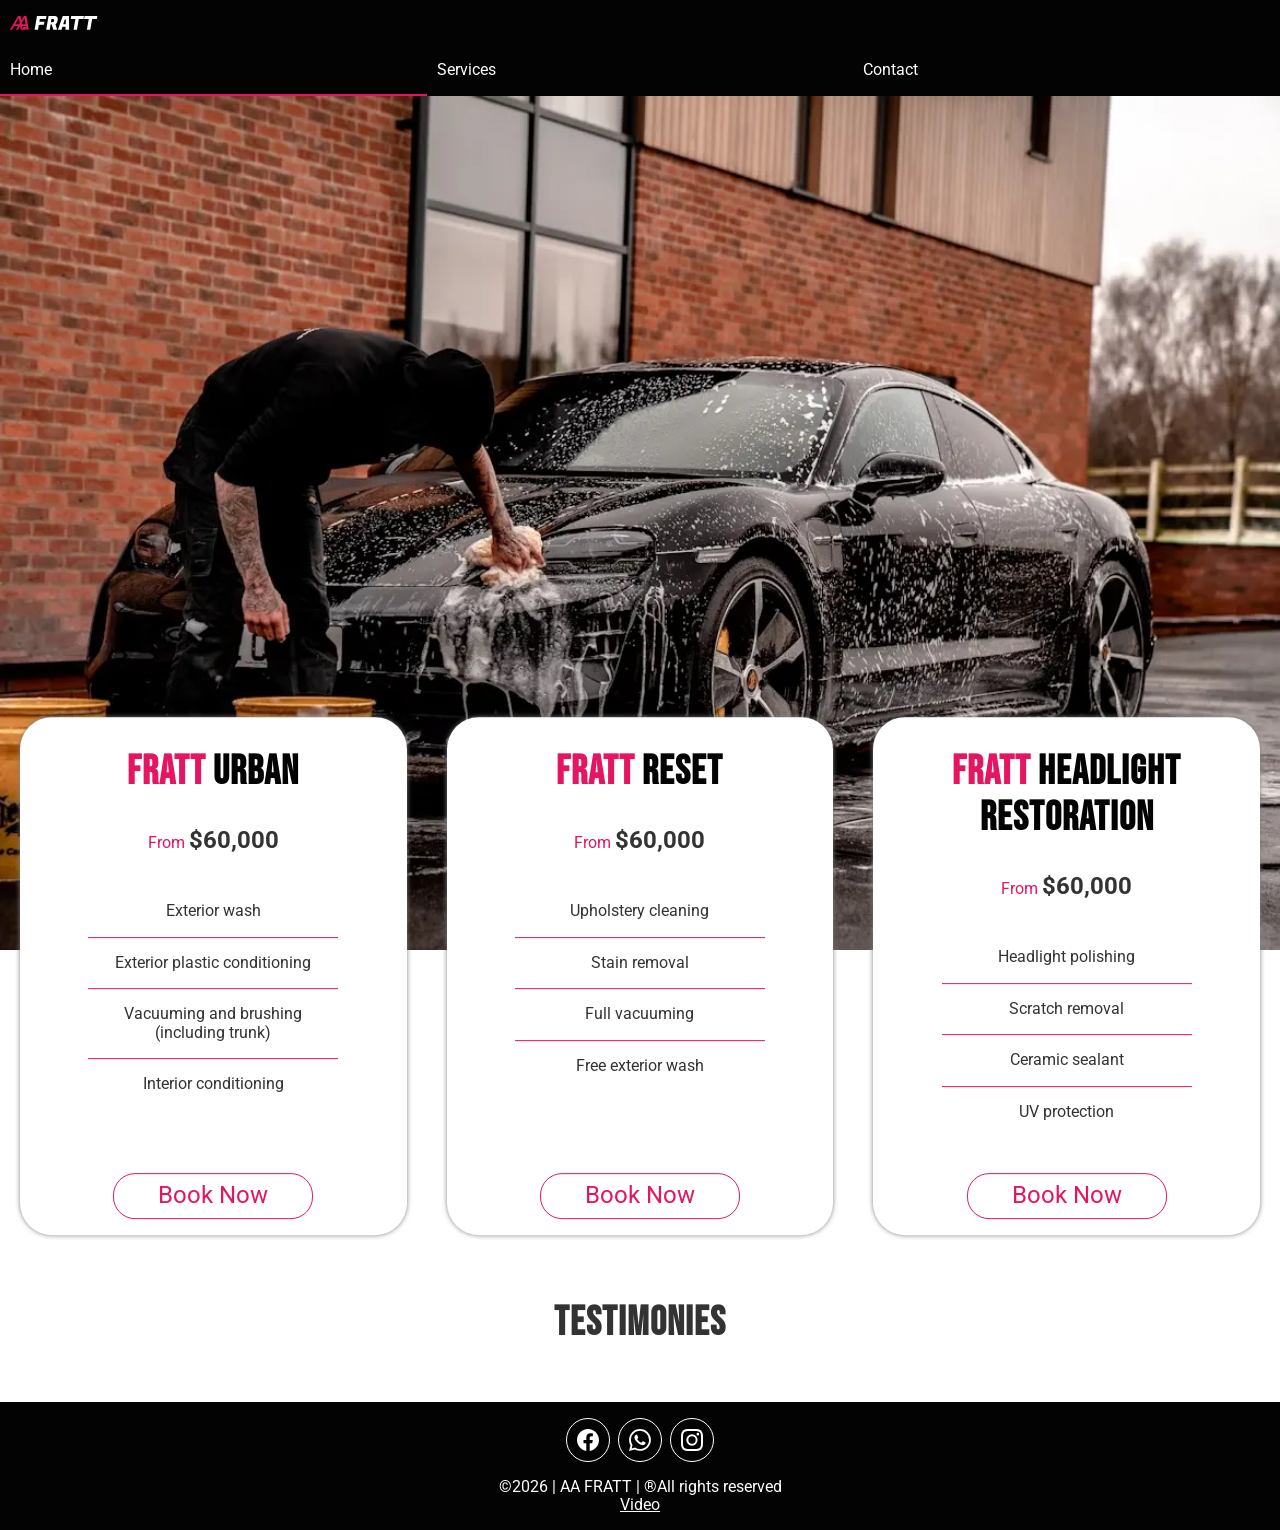
==== commit 0c4851d7: "new svg added" ====
--- a/index.html
+++ b/index.html
@@ -27,7 +27,7 @@
 </head>
 <body>
     <header>
-        <img src="images/aafratt-logo.svg" alt="Logo AA FRATT" width="1" height="1">
+        <img src="images/bitmap11.svg" alt="Logo AA FRATT" width="1" height="1">
         <button id="ham-button" class="hamburger" aria-label="Open menu"></button>
     </header>
     <nav id="nav-button" class="navigation">
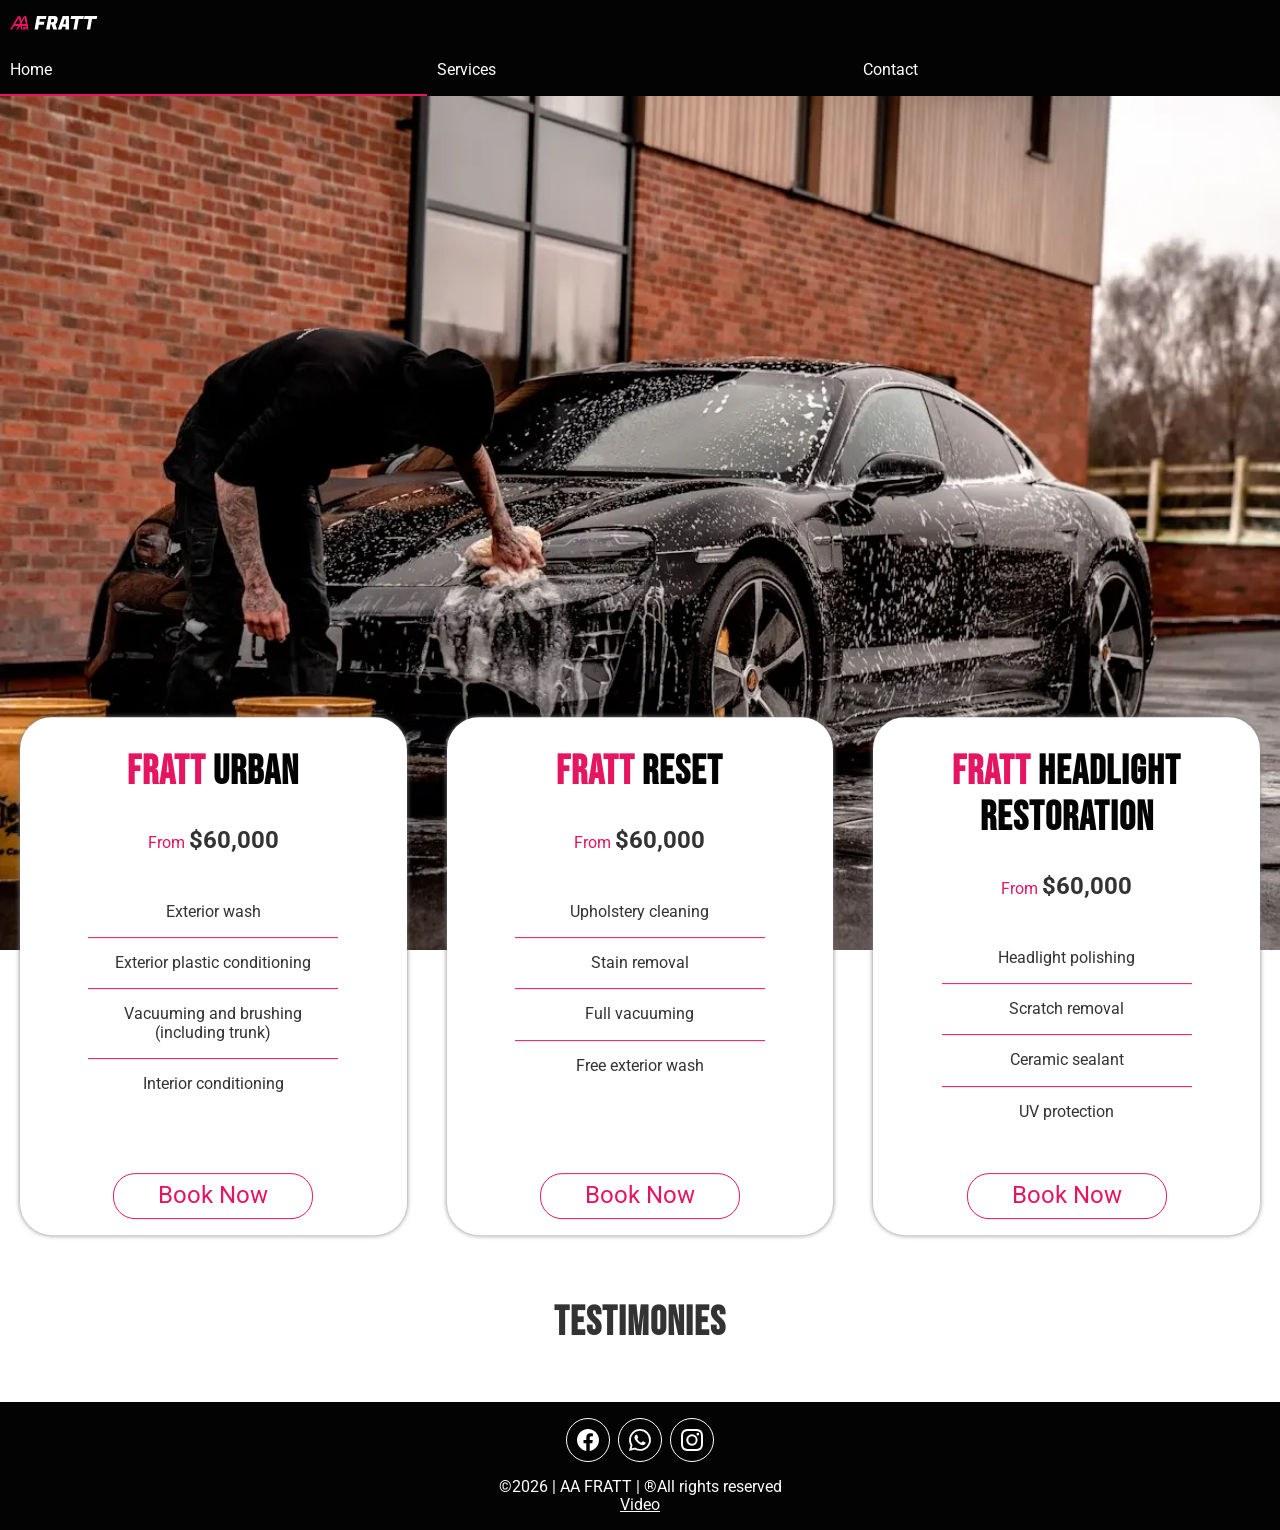
==== commit e9e96f74: "jobs2 js added" ====
--- a/index.html
+++ b/index.html
@@ -27,7 +27,7 @@
 </head>
 <body>
     <header>
-        <img src="images/bitmap11.svg" alt="Logo AA FRATT" width="1" height="1">
+        <img src="images/aafratt-logo.svg" alt="Logo AA FRATT" width="1" height="1">
         <button id="ham-button" class="hamburger" aria-label="Open menu"></button>
     </header>
     <nav id="nav-button" class="navigation">
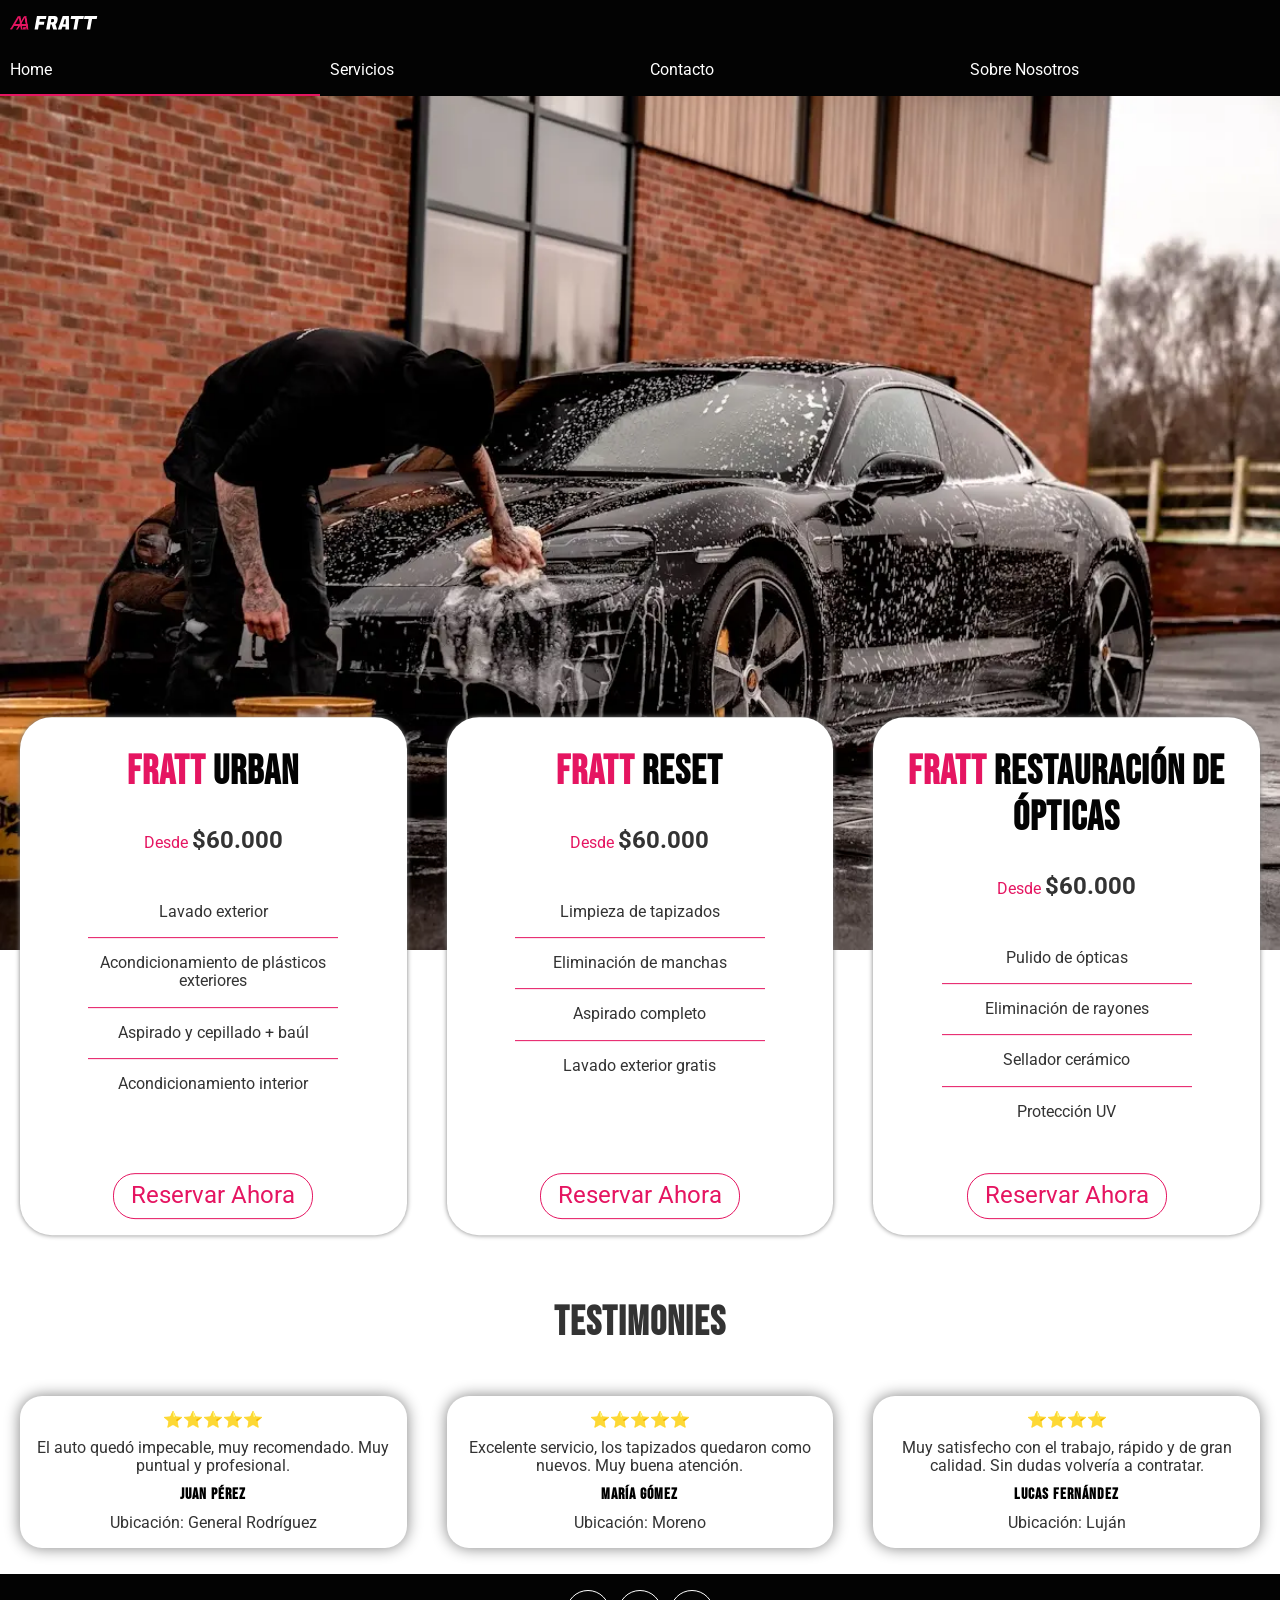
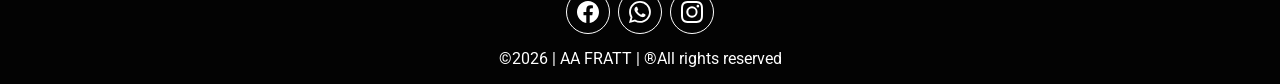
==== commit 975682ff: "translate text" ====
--- a/index.html
+++ b/index.html
@@ -33,8 +33,9 @@
     <nav id="nav-button" class="navigation">
         <ul>
             <li><a class="current" href="index.html">Home</a></li>
-            <li><a href="services.html">Services</a></li>
-            <li><a href="contact.html">Contact</a></li>
+            <li><a href="services.html">Servicios</a></li>
+            <li><a href="contact.html">Contacto</a></li>
+            <li><a href="contact.html">Sobre Nosotros</a></li>
         </ul>
     </nav>
     <main>
@@ -52,7 +53,7 @@
                 <div class="dialog-content">
                     <p id="dialog-prices"></p>
                     <ul id="dialog-services"></ul>
-                    <a href="https://wa.me/5491137663738" id="whatsapp-button" target="_blank">Confirm via WhatsApp</a>
+                    <a href="https://wa.me/5491137663738" id="whatsapp-button" target="_blank">Confirmar por WhatsApp</a>
                 </div>
             </dialog>
         </section>
@@ -69,7 +70,6 @@
             <a href="https://www.instagram.com/tomii_gomez_/?__pwa=1" target="_blank"><img src="images/instagram.svg" alt="Instagram Logo" width="16" height="16"></a>
         </div>
         <p>©2026 | AA FRATT | ®All rights reserved</p>
-        <a href="https://youtu.be/yK7Au-JFqAc?si=ur98Rzs8pRFtjt0B" target="_blank">Video</a>
     </footer>
 </body>
 </html>
--- a/styles/base.css
+++ b/styles/base.css
@@ -302,42 +302,107 @@
     margin: 0 auto;
     padding: 2.5rem 0;
 }
-#jobs-grid div {
+.card {
     margin: 1rem 10px;
+    background-color: var(--light-color-background);
     box-shadow: 0 0 15px gray;
-    border-radius: 8px;
+}
+.card h3 {
+    font-size: 1.5rem;
+    padding: 1rem 10px;
+}
+.card > p {
+    padding: 1rem 10px;
+}
+
+.containerBox {
+    position: relative;
+    width: 100%;
+    min-width: 300px;
+    max-width: 300px;
+    aspect-ratio: 3 / 2;
+    margin: 0 auto;
     overflow: hidden;
-
-    display: grid;
-    grid-template-areas: 
-    "title"
-    "image"
-    "car"
-    "duration"
-    "location";
-}
-#jobs-grid div h3 {
-    font-size: 1.5rem;
-    margin: 1rem 10px;
-    grid-area: title;
-}
-#jobs-grid div img {
-    display: block;
-    width: 100%;
-    grid-area: image;
-}
-#jobs-grid div p {
-    margin: .5rem 10px;
-}
-.car {
-    grid-area: car;
-}
-.duration {
-    grid-area: duration;
-}
-.location {
-    grid-area: location;
-}
+    border-radius: 12px;
+}
+/* BEFORE */
+.before {
+  position: absolute;
+  top: 0;
+  left: 0;
+
+  width: 100%;
+  height: 100%;
+
+
+  object-fit: cover;
+}
+/* WRAPPER */
+.containerBoxAfter {
+  position: absolute;
+  top: 0;
+  left: 0;
+  width: 50%;
+  height: 100%;
+  overflow: hidden;
+}
+/* AFTER (clave total) */
+.after {
+  position: absolute;
+  top: 0;
+  left: 0;
+  width: 300px;
+  height: 100%;
+
+  /* transform: translate(-50%, -50%); */
+  object-fit: cover;
+}
+/* Línea */
+.slider-line {
+  position: absolute;
+  top: 0;
+  left: 50%;
+  width: 2px;
+  height: 100%;
+  background: white;
+  transform: translateX(-50%);
+  z-index: 2;
+
+}
+/* Círculo */
+.slider-circle {
+  position: absolute;
+  top: 50%;
+  left: 50%;
+  width: 35px;
+  height: 35px;
+  border: 2px solid white;
+  background-color: transparent;
+  border-radius: 50%;
+  transform: translate(-50%, -50%);
+  display: flex;
+  justify-content: center;
+  align-items: center;
+  backdrop-filter: blur(4px);
+  cursor: col-resize;
+}
+.slider-circle img {
+  width: 22%;
+  height: auto;
+  margin-right: 1px;
+}
+.slider-circle p {
+  width: 65%;
+  color: wheat;
+  font-size: 6px;
+  height: auto;
+  font-family: Fugaz One;
+}
+.containerBox {
+  -webkit-user-select: none;
+  user-select: none;
+}
+
 
 /******************************* FORM / contact.html *******************************/
 form {
--- a/styles/medium.css
+++ b/styles/medium.css
@@ -39,22 +39,12 @@
         row-gap: 10px;
     }
     /******************************* JOBS SECTION / service.html *******************************/
-    #jobs-grid div {
-        height: 200px;
-        justify-content: left;
-        grid-template-areas:
-        "image title"
-        "image car"
-        "image duration"
-        "image location";
+    #jobs-grid {
+        display: grid;
+        grid-template-columns: repeat(auto-fit, minmax(400px, 1fr));
+        row-gap: 10px;
     }
-    #jobs-grid div img {
-        width: 300px;
-        height: 200px;
-    }
-    #jobs-grid div p {
-        margin: 0 10px;
-    }
+  
     /******************************* FORM *******************************/
     form {
         margin: 2rem auto;
--- a/styles/larger.css
+++ b/styles/larger.css
@@ -11,7 +11,7 @@
         box-shadow: none; 
     } */
     /******************************* JOBS SECTION / service.html *******************************/
-    #jobs-grid {
+    /* #jobs-grid {
         display: grid;
         grid-template-columns: 1fr 1fr;
     }
@@ -21,5 +21,5 @@
         "image car"
         "image duration"
         "image location";
-    }
+    } */
 }
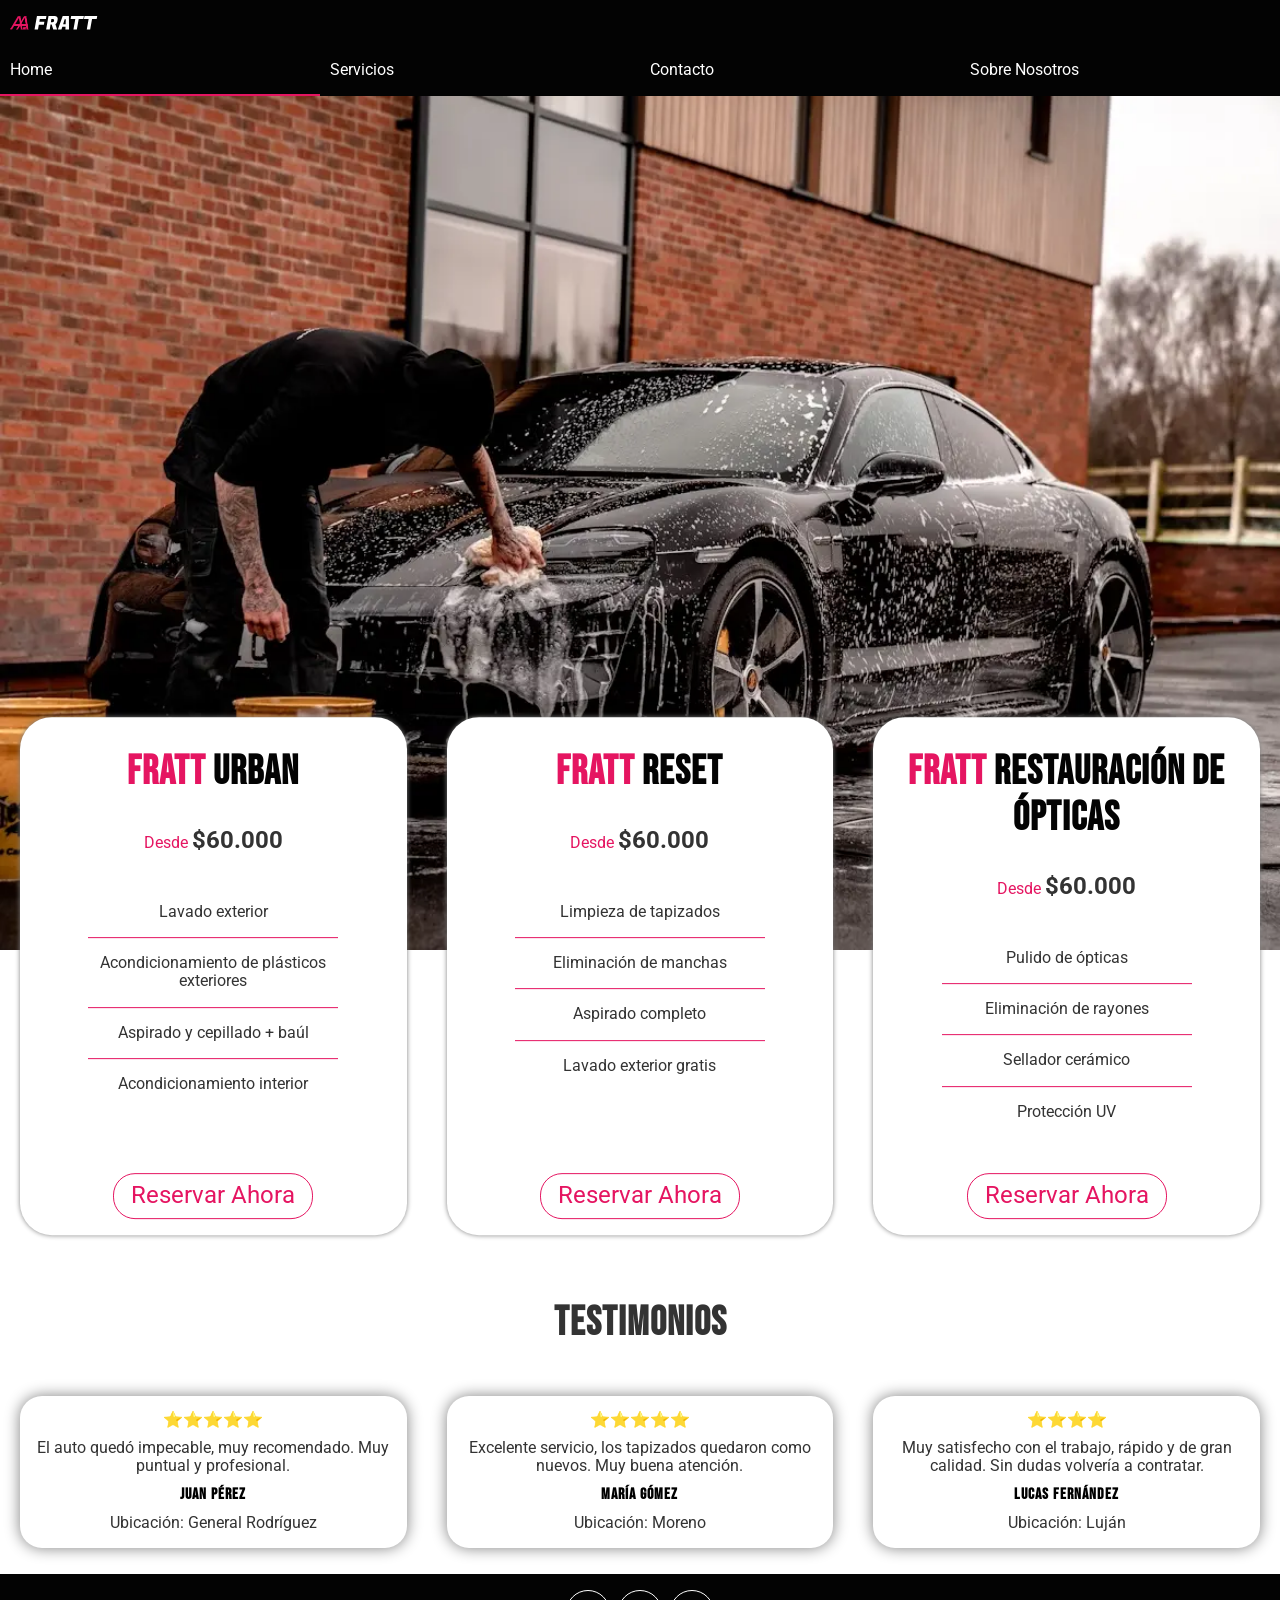
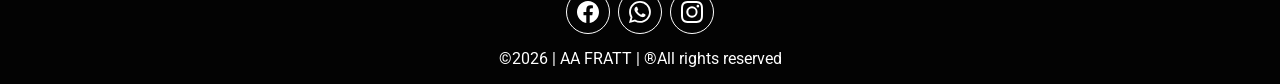
==== commit e97476ee: "translate details" ====
--- a/index.html
+++ b/index.html
@@ -58,7 +58,7 @@
             </dialog>
         </section>
         <section class="testimonials">
-            <h2>Testimonies</h2>
+            <h2>Testimonios</h2>
             <div id="testimonials-container"></div>
         </section>
 
